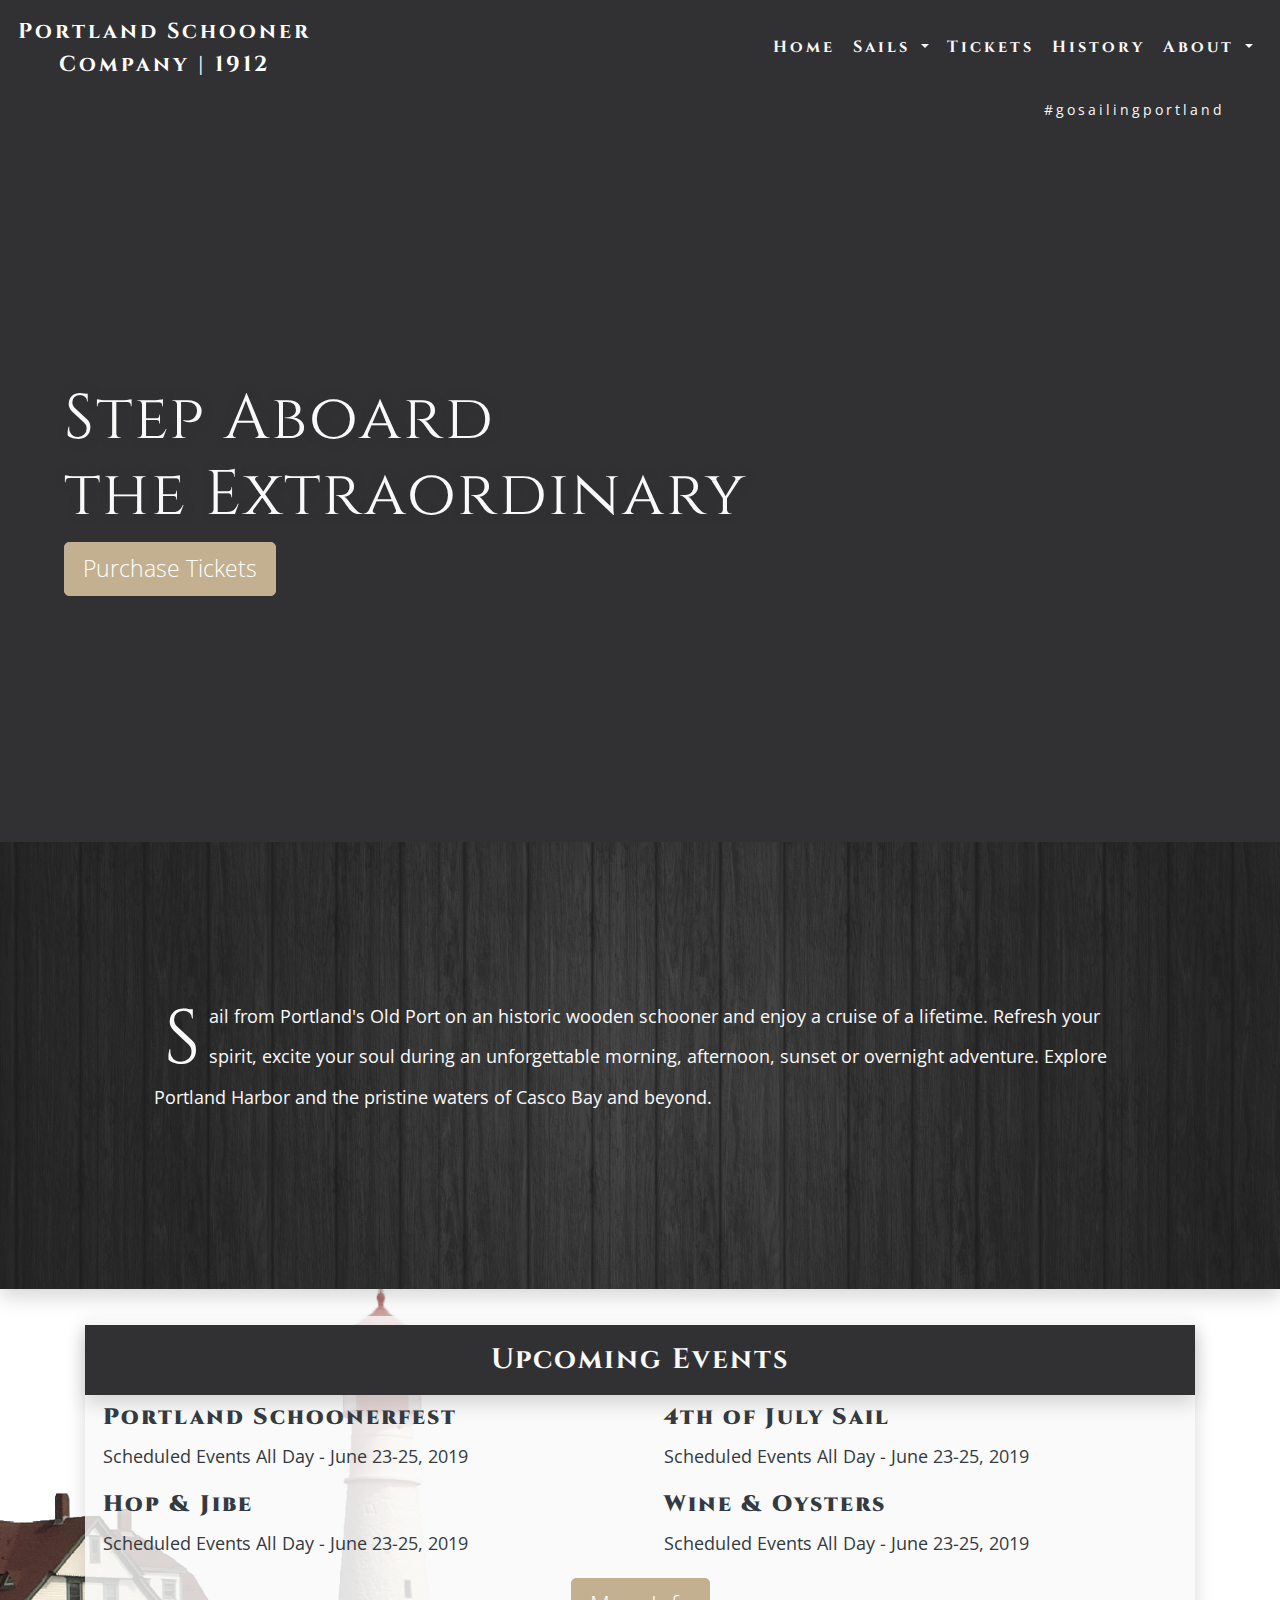
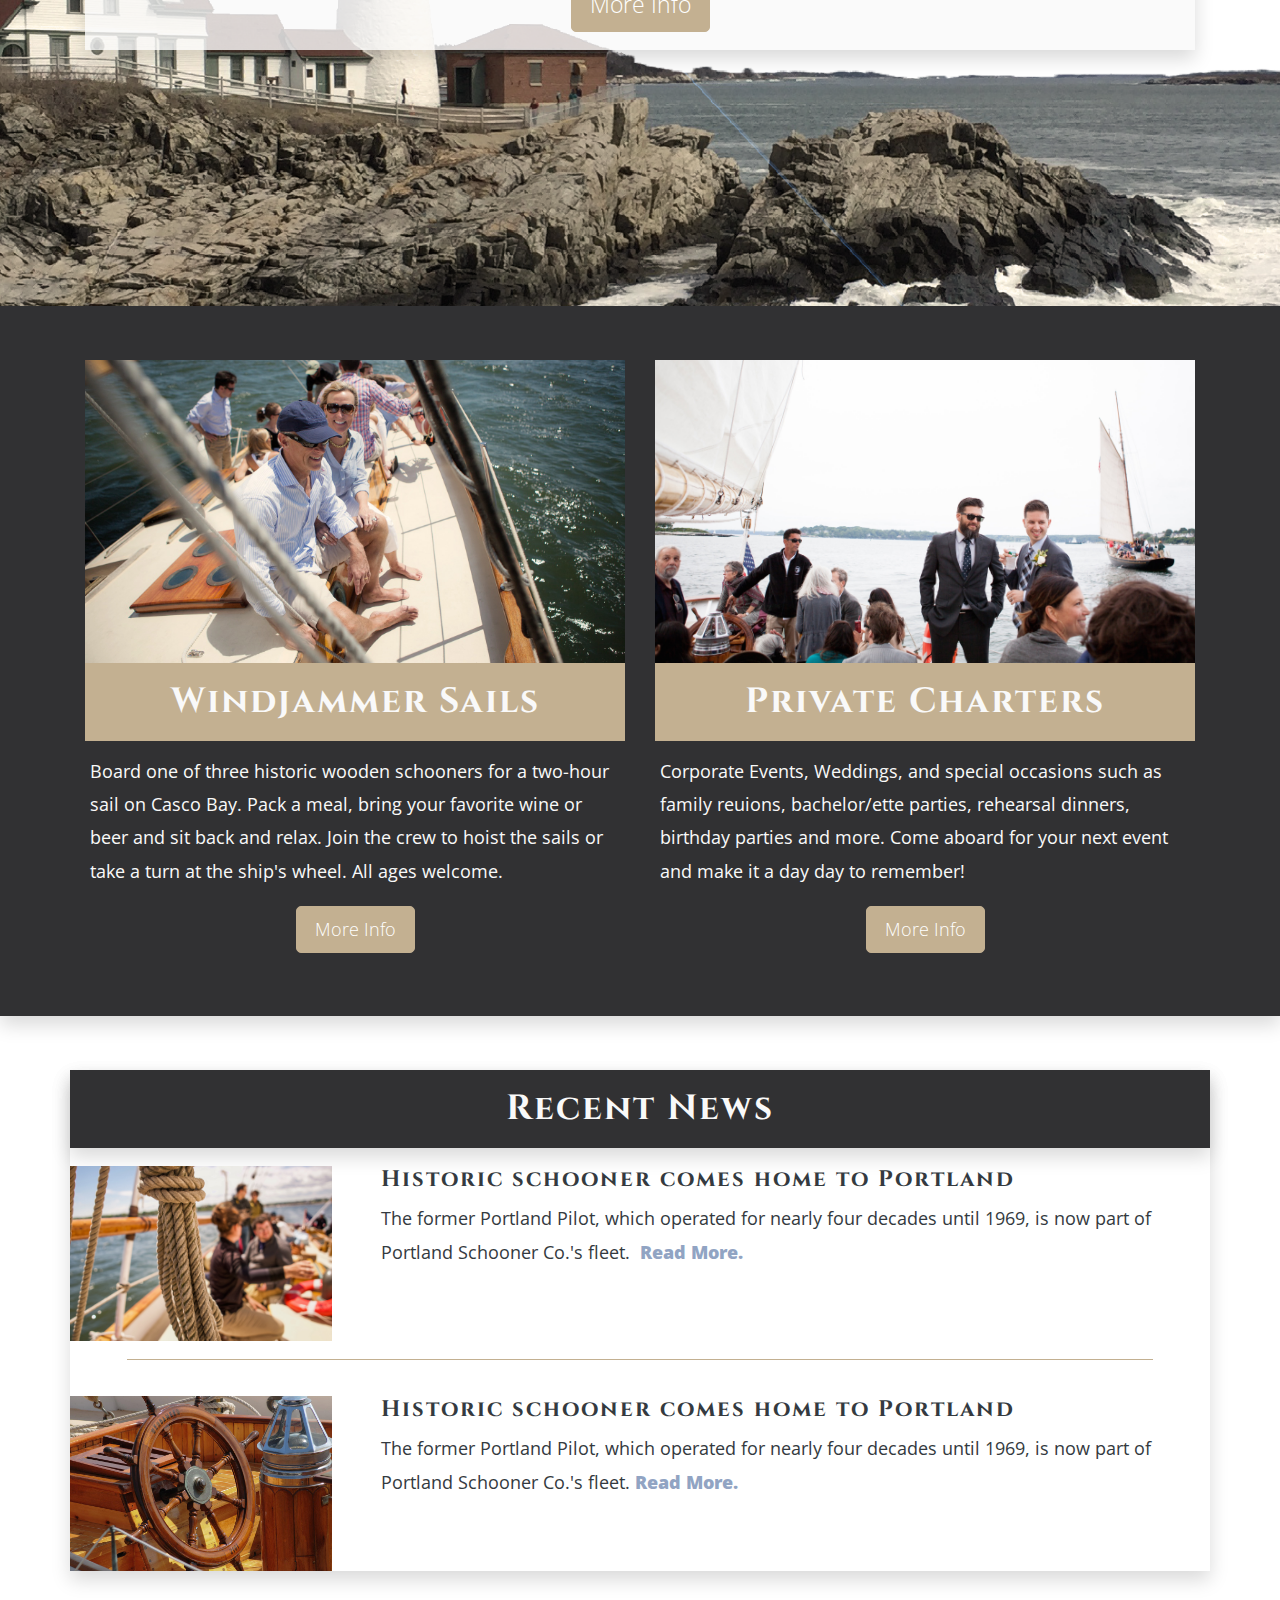
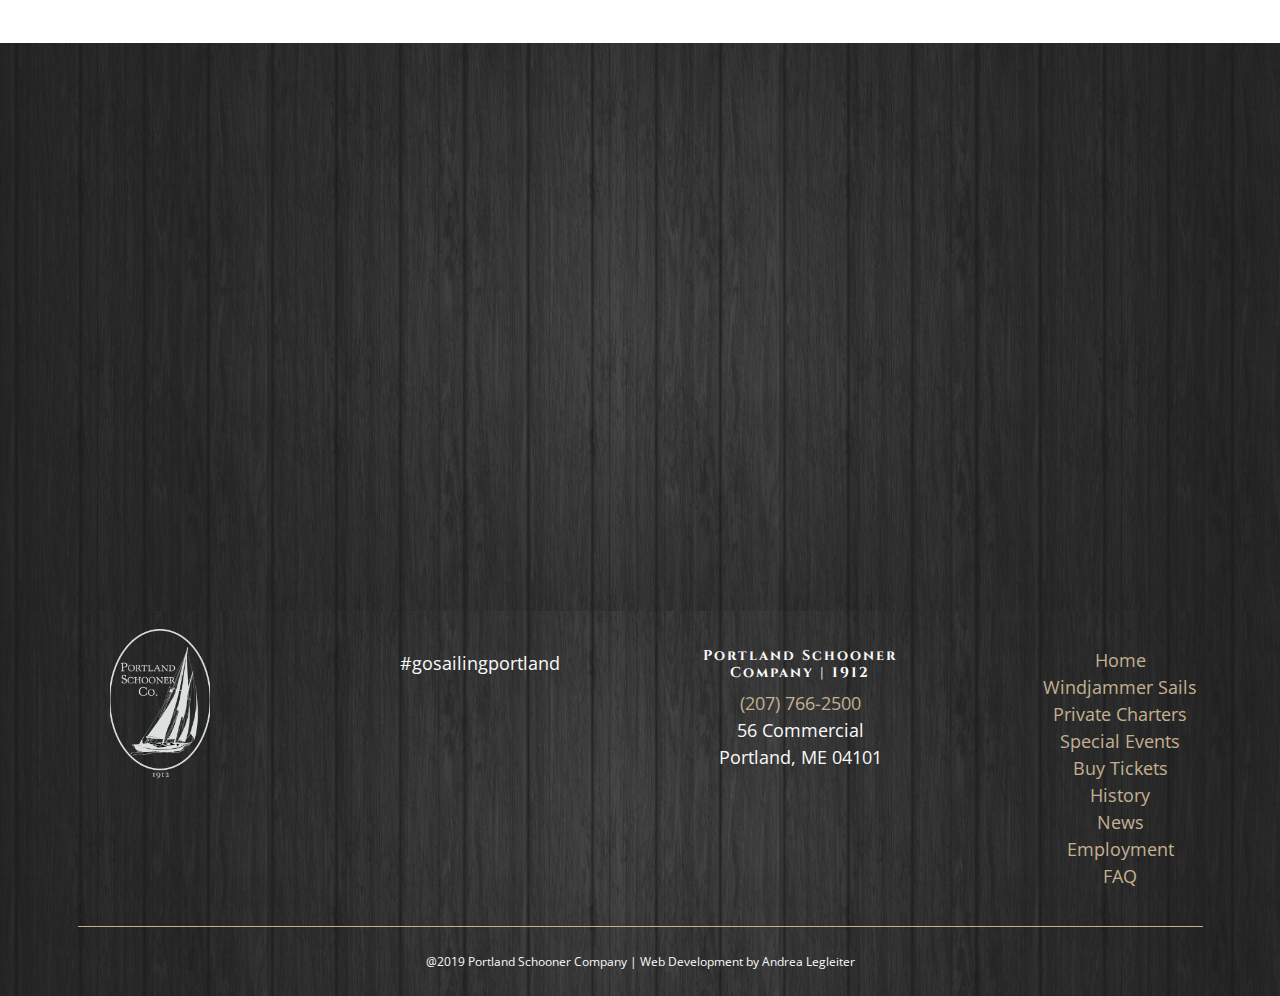
==== index.html @ 4ce4ee50 "Another round of updates" ====
<!DOCTYPE html>
<html lang="en">
<head>
<meta charset="utf-8">
<meta name="viewport" content="width=device-width, initial-scale=1, shrink-to-fit=no">
<meta http-equiv="X-UA-Compatible" content="IE=edge">
<meta name="description" content="Sailing historic windjammers daily May-Oct from Portland, Maine. 
Book A Charter and Purchase Day-Sail Tickets. Step aboard authentic wooden schooners providing the 
perfect vantage points around Portland Harbor. Enjoy Beautiful Sights And Sounds including 
famous Portland Headlight, rugged coastal landscape, and marine life.">
<meta name="author" content="Andrea Legleiter">

<title>Portland Schooner Company | Day Sails &amp; Boat Charters | Portland, ME</title>

<!-- Bootstrap CSS -->
<link rel="stylesheet" href="https://stackpath.bootstrapcdn.com/bootstrap/4.3.1/css/bootstrap.min.css" integrity="sha384-ggOyR0iXCbMQv3Xipma34MD+dH/1fQ784/j6cY/iJTQUOhcWr7x9JvoRxT2MZw1T" crossorigin="anonymous">



<!-- Custom fonts for this template -->
<link rel="stylesheet" href="https://use.fontawesome.com/releases/v5.6.3/css/all.css" integrity="sha384-UHRtZLI+pbxtHCWp1t77Bi1L4ZtiqrqD80Kn4Z8NTSRyMA2Fd33n5dQ8lWUE00s/" crossorigin="anonymous">
<link href="https://fonts.googleapis.com/css?family=Cinzel|Open+Sans:300" rel="stylesheet">

<!-- Custom CSS -->
<link href="css/custom.css" rel="stylesheet" type="text/css">

<!-- Other CSS -->
<link rel="icon" type="image/png" href="img/psc-logo.png">
</head>

<header>
<!---------------- Navigation ----------------->
  <div class="container-fluid text-center p-0">
      <nav class="navbar navbar-expand-lg navbar-dark bg-dark" id="siteNav"> <a class="" href="index.html"><span class="navbar-brand"">Portland Schooner <br>Company | 1912<span></a>   
          <!-------------Toggle Button Begin ---------------->  
            <button class="navbar-toggler navbar-toggler-right" type="button" data-toggle="collapse" data-target="#navbarResponsive" aria-controls="navbarResponsive" aria-expanded="false" aria-label="Toggle navigation"> <span class="navbar-toggler-icon"></span> </button>
            <div class="collapse navbar-collapse" id="navbarResponsive">
              <ul class="navbar-nav ml-auto">
                <li class="nav-item"> <a class="nav-link" href="index.html">Home</a> </li>
                  <li class="nav-item dropdown"> <a class="nav-link dropdown-toggle" href="#" id="navbarDropdownPortfolio" data-toggle="dropdown" aria-haspopup="true" aria-expanded="false"> Sails </a>
                      <div class="dropdown-menu dropdown-menu-right" aria-labelledby="navbarDropdownSails"> 
                        <a class="dropdown-item" href="sails.html#events">Special Events</a> 
                        <a class="dropdown-item" href="sails.html#windjammer">Two-Hour Windjammer</a> 
                        <a class="dropdown-item" href="sails.html#charters">Private Charters</a>
                      <div class="dropdown-divider"></div>
                      <a class="dropdown-item" href="faq.html">FAQ</a>
                    </div>
                      
                  </li>
                <li class="nav-item"> <a class="nav-link" href="tickets.html">Tickets</a> </li>
                <li class="nav-item"> <a class="nav-link" href="history.html">History</a> </li>
                <li class="nav-item dropdown"> <a class="nav-link dropdown-toggle" href="#" id="navbarDropdown" role="button" data-toggle="dropdown" aria-haspopup="true" aria-expanded="false"> About </a>
                  <div class="dropdown-menu dropdown-menu-right" aria-labelledby="navbarDropdownContact"> 
                    <a class="dropdown-item" href="contact.html">Contact</a> 
                    <a class="dropdown-item" href="blog.html">Blog</a>
                    <a class="dropdown-item" href="employment.html">Employment</a>
                    </div>
                </li>
              </ul>
            </div>
          </nav>
        </div>

    <!--- location info container --->    
      <div class="container-fluid text-white">
        <div class="row">
         <div class="col-md-12 bg-dark" id="locationBar">
                 <div class="row text-right">    
                     <div class="col-sm-12 text-xs-center pb-2">
                        <span class="p-1 #hash-text ">#gosailingportland</span>
                      <span class="p-1"><a href="https://www.facebook.com/portlandschooner" target="_blank" class="locationBarLinks"><em class="fab fa-instagram fa-2x"></em></a></span>
                      <span class="p-1"> <a href="https://www.instagram.com/portlandschoonerco/" target="_blank" class="locationBarLinks"><em class="fab fa-facebook-square fa-2x"></em></a></span> 
                      <span class="p-1"> <a href="https://www.instagram.com/portlandschoonerco/" target="_blank" class="locationBarLinks"><em class="fab fa-twitter-square fa-2x"></em></a></span>
                      <span class="p-1"> <a href="https://www.instagram.com/portlandschoonerco/" target="_blank" class="locationBarLinks"><em class="fas fa-envelope fa-2x"></em></a></span>  
                    </div>
                 </div>
         </div>
       </div>
      </div>



  <!-------------------Jumbotron Video------------------------->
    <div class="jumbotron embed-responsive mb-0">
      <video autoplay muted loop class="embed-responsive-item" poster="img/psc-p.jpg.jpg" >    
          <source src="video/portland-adobe.mp4"  type="video/mp4">
          <source src="video/psc-video5.ogv"  type="video/ogg">
      </video>
      
      <div class="container text-left text-white py-5">
        <div class="row">
          <div class="col-12">
            <h1 class="display-4 text-shadow">Step Aboard <br/>the Extraordinary</h1>
            <button class="btn btn-primary btn-lg" href="tickets.html">Purchase Tickets</button> 
          </div> 
          </div>
        
        </div>
      </div>
    </header> 
    
     <!------------------------------ Tagline Content Container----------------------->    
     <section class="bg-dark text-white shadow tagline-container">
      <div class="container">
          <div class="row">
            <div class="d-flex align-content-center">
              <p><span class="firstcharacter-2">S</span>ail from Portland's 
            Old Port on an historic wooden schooner and enjoy a cruise of a lifetime.  
            Refresh your spirit, excite your soul during an unforgettable morning, 
            afternoon, sunset or overnight adventure. Explore Portland Harbor and the 
            pristine waters of Casco Bay and beyond.</p>
        </div> 
      </div>
    </div><!---end of container-->
  </section> 

<!--------------------intro section---------------------->
<section id="" class="m-0 pt-4">
    <div class="container mt-0 text-left" id="">
            <!-- <div class="col-md-6 text-dark pb-5 " >
                <p class="mb-0" id="intro-about"><span class="firstcharacter">S</span>ail from Portland's 
                  Old Port on an historic wooden schooner — and enjoy a cruise of a lifetime.  
                  Refresh your spirit excite your soul during an unforgettable morning, 
                  afternoon, sunset or overnight adventure— from Portland Harbor through the 
                  pristine waters of Casco Bay and beyond.
                  <br><br>
                  All of our wooden windjammers are listed on the National Register of Historic 
                  Places and were built in Maine. Step aboard the extraordinary- welcome aboard historic schooners 
                  Bagheera, Wendameen, or Timberwind today. 
                
                </p>
              </div> -->

              <div class="col-12 text-dark px-0 py-2 shadow bg-opacity">
                <div class="row">
                  <div class="col-12">
                    <h3 class="text-center text-white bg-dark p-3 shadow">Upcoming Events</h3>
                </div>
              </div>
                   
                
                  <div class="row pl-3">
                    <div class="col-sm-6">
                        <h4><strong>Portland Schoonerfest</strong></h4>
                        <p>Scheduled Events All Day - June 23-25, 2019</p>
                    </div>
                    <div class="col-sm-6">
                        <h4><strong>4th of July Sail</strong></h4>
                        <p>Scheduled Events All Day - June 23-25, 2019</p>
                    </div>
                  </div><!---- end of row ----->

                  <div class="row pl-3">
                      <div class="col-sm-6">
                          <h4><strong>Hop & Jibe</strong></h4>
                          <p>Scheduled Events All Day - June 23-25, 2019</p>
                      </div>
                      <div class="col-sm-6">
                          <h4><strong>Wine & Oysters </strong></h4>
                          <p>Scheduled Events All Day - June 23-25, 2019</p>
                      </div>
                    </div> 

                    <div class="text-center pb-2">
                      <a class="btn btn-primary btn-lg" href="sails.html" role="button">More Info</a>
                    </div>
                    </div><!---- end of row ----->

                    
                 
            </div>
        
    </div>
</section>

<!-------------Light House Image -------------------->
<section>
  <div class="container-fluid p-0">
  <div class="row">
    <div class="col-12">
      <div id="lighthouse" class="">
      </div>
    </div>
  </div>
  </div>
</section>

<!------------- Cards with Image -------------------->
 <section class="bg-dark text-white pt-5 pb-2 shadow">
   <div class="container">
       <!----Row 1 ---->
       <div class="row"> 
          <!--- card 1 --->
          <div class="col-lg-6">
            <div class="w-100">
              <div class="img-gradient1"><br>
               
              </div>
              <div class="card-body p-0 pb-5">
                <h2 class="card-title text-eggshell text-center bg-accent p-3">Windjammer
                  Sails</h2>
                 
                <p class="card-text px-1">Board one of three historic wooden schooners for a two-hour sail on Casco Bay.  
                  Pack a meal, bring your favorite wine or beer and sit back and relax. Join the crew to hoist the 
                  sails or take a turn at the ship's wheel.  All ages welcome.</p>
                <div class="col-12 text-center">
                  <a class="btn btn-primary btn-xl" href="sails.html">More Info</a> 
                </div>
              </div>
            </div>
          </div>
        
       <!----Row 2 ---->
          <!--- card 1 --->
          <div class="col-lg-6">
            <div class="w-100">
              <div class="img-gradient2"><br>
              </div>
              <div class="card-body p-0 pb-5">
                <h2 class="card-title text-eggshell text-center bg-accent p-3">Private
                  Charters</h2>
                  
                <p class="card-text px-1">Corporate Events, Weddings, and special occasions such as 
                  family reuions, bachelor/ette parties, rehearsal dinners, 
                  birthday parties and more.  Come aboard for your next event 
                  and make it a day day to remember!  
                    </p>
                <div class="col-12 text-center">
                  <a class="btn btn-primary btn-xl" href="sails.html">More Info</a> 
                </div>
              </div>
            </div>
          </div>
        </div>
    </div><!---end of container-->
 </section>  

 <!--------------------blog section---------------------->
 <section class="py-5"> 
        <div class="container p-0 shadow">
            <h2 class="text-white text-center bg-dark p-3 shadow">Recent News</h2>
           
          <div class="row mt-3">
              <div class="col-sm-3 text-dark">
                <img class="img-fluid" src="img/psc-8.jpg"></img>
              </div>
            <div class="col-sm-9 text-dark">
              <h4 class="px-3">Historic schooner comes home to Portland</h4>
               <p class="px-3"> The former Portland Pilot, which operated for nearly four decades until 1969, 
                 is now part of Portland Schooner Co.'s fleet.&nbsp; <a href="" class="blog-link">Read More.</a></p>
            </div>
          </div>

          <hr class="py-2">

          <div class="row mb-3">
              <div class="col-sm-3 text-dark">
                <img class="img-fluid" src="img/psc-n.jpg"></img>
              </div>
            <div class="col-sm-9 text-dark">
              <h4 class="px-3">Historic schooner comes home to Portland</h4>
               <p class="px-3"> The former Portland Pilot, which operated for nearly four decades until 1969, 
                 is now part of Portland Schooner Co.'s fleet.&nbsp;<a href="" class="blog-link">Read More.</a></p>
            </div>
          </div>
        </div>
</section>

<!--------------------google maps section---------------------->
<section id="location" class="bg-dark text-white py-5 maps-section">
    <div class="container">
        <div class="row">
          <div class="col-12">
             
              <iframe width="100%" height="450" frameborder="0" style="border:0"
            src="https://www.google.com/maps/embed/v1/place?q=place_id:ChIJbfJTgUCcskwRyevRPMphtUA&key=AIzaSyBWp_azZXUswHToTxwkdtt7vsrBwtRZdtg" allowfullscreen></iframe>
          </div>
        </div>
        
      </div><!---end of container-->
</section>


<!--------------------footer section---------------------->
<footer class="bg-dark pt-3 text-center footer-section">
  <div class="container-fluid">
    <div class="row">
      <div class="col-md-3">
        <img class="mb-2" src="img/psc-logo-inverted.png" alt="psc-logo" width="100" height="150">
      </div>

      <div class="col-md-3 text-white py-3">
          <p>#gosailingportland<p>
          <div class="row">
            <div class="col-md-12">
                <span class="p-1"><a href="https://www.facebook.com/portlandschooner" target="_blank" class="locationBarLinks"><em class="fab fa-instagram fa-2x"></em></a></span>
                <span class="p-1"> <a href="https://www.instagram.com/portlandschoonerco/" target="_blank" class="locationBarLinks"><em class="fab fa-facebook-square fa-2x"></em></a></span> 
                <span class="p-1"> <a href="https://www.instagram.com/portlandschoonerco/" target="_blank" class="locationBarLinks"><em class="fab fa-twitter-square fa-2x"></em></a></span>
                <span class="p-1"> <a href="https://www.instagram.com/portlandschoonerco/" target="_blank" class="locationBarLinks"><em class="fas fa-envelope fa-2x"></em></a></span>  
              </div>
          </div>
        </div>

      <div class="col-md-3  text-white py-3">
          <address>
          <h6>Portland Schooner<br>Company | 1912</h6>
          <a href="tel:1-408-555-5555">(207) 766-2500</a><br>
            56 Commercial<br>
            Portland, ME 04101
            </address>
        </div>
      
      <div class="col-md-3 py-3">
     <ul class="navbar-nav ml-auto">
              <li class=""> <a class="" href="index.html">Home</a> </li>
              <li class=""> <a class="" href="sails.html">Windjammer Sails</a> </li>
              <li class=""> <a class="" href="sails.html">Private Charters</a> </li>
              <li class=""> <a class="" href="sails.html">Special Events</a> </li>
              <li class=""> <a class="" href="tickets.html">Buy Tickets</a> </li>
              <li class=""> <a class="" href="history.html">History</a> </li>
              <li class=""> <a class="" href="blog.html">News</a> </li>
              <li class=""> <a class="" href="employment.html">Employment</a> </li>
              <li class=""> <a class="" href="faq.html">FAQ</a> </li>
            </ul>
      </div>
    </div>

  <!---copyright section--->
  <hr>
    <div class="row">
      <div class="col-12 text-white text-center">
        <p class="text-size-xs">@2019 Portland Schooner Company | Web Development by Andrea Legleiter</p>
      </div>
    </div>
    </div><!--- end of container--->
  </footer>

  
<script src="https://code.jquery.com/jquery-3.3.1.min.js" integrity="sha256-FgpCb/KJQlLNfOu91ta32o/NMZxltwRo8QtmkMRdAu8=" crossorigin="anonymous"></script>
<script src="https://cdnjs.cloudflare.com/ajax/libs/popper.js/1.14.7/umd/popper.min.js" integrity="sha384-UO2eT0CpHqdSJQ6hJty5KVphtPhzWj9WO1clHTMGa3JDZwrnQq4sF86dIHNDz0W1" crossorigin="anonymous"></script>
<script src="https://stackpath.bootstrapcdn.com/bootstrap/4.3.1/js/bootstrap.min.js" integrity="sha384-JjSmVgyd0p3pXB1rRibZUAYoIIy6OrQ6VrjIEaFf/nJGzIxFDsf4x0xIM+B07jRM" crossorigin="anonymous"></script>

</body>
</html>
---- css/custom.css ----
/*** Colors Defined ***/
/*** Fonts ***/
/*------ Initial Typography Set---------*/
html,
body {
  font-size: 14px !important;
}

h1 {
  font-size: 1.602em;
}

h2 {
  font-size: 1.424em;
}

h3 {
  font-size: 1.266em;
}

h4 {
  font-size: 1.125em;
}

h5 {
  font-size: 0.889em;
}

h6 {
  font-size: 0.79em;
}

.display-1 {
  font-size: 3.906em;
}

.display-2 {
  font-size: 3.125em;
}

.display-3 {
  font-size: 2.5em;
}

.display-4 {
  font-size: 2em;
}

.display-5 {
  font-size: 1.25rem;
}

/*------ Responsive Typography ---------*/
@media (min-width: 48em) {
  h1 {
    font-size: 2.441em;
  }
  h2 {
    font-size: 1.953em;
  }
  h3 {
    font-size: 1.563em;
  }
  h4 {
    font-size: 1.25em;
  }
  .display-1 {
    font-size: 6em;
  }
  .display-2 {
    font-size: 5.5em;
  }
  .display-3 {
    font-size: 4.5em;
  }
  .display-4 {
    font-size: 3.5em;
  }
}

@media (min-width: 62em) {
  html,
  body {
    font-size: 16px !important;
  }
}

@media (min-width: 75em) {
  html,
  body {
    font-size: 18px !important;
  }
}

body, p {
  font-family: "Open Sans", sans-serif;
  line-height: 1.85rem;
}

header {
  z-index: 3;
}

hr {
  max-width: 90%;
  border-width: 1px;
  border-color: #c3b091;
}

a {
  color: #c3b091;
  -webkit-transition: all .2s;
  transition: all .2s;
}

a:hover {
  color: #d8cbb7;
  text-decoration: none;
}

h1,
h2,
h3,
h4,
h5,
h6 {
  font-family: "Cinzel", serif;
  letter-spacing: 2px;
  font-weight: 700;
}

.bg-dark {
  background-color: #313133 !important;
}

.bg-dark-opacity {
  background: rgba(0, 0, 0, 0.75);
}

.bg-accent {
  background-color: #c3b091;
}

.text-white {
  color: #f9f9f9 !important;
}

.text-primary {
  color: #c3b091 !important;
}

.text-size-xs {
  font-size: .65rem;
}

.bg-opacity {
  background-color: rgba(249, 249, 249, 0.8);
  background-blend-mode: lighten;
}

.shadow-inverted {
  box-shadow: 0 0.5rem 1rem rgba(195, 176, 255, 0.15) !important;
}

.text-shadow {
  text-shadow: #313133 1px 0 10px;
}

.tagline-container {
  padding: 12%;
  background-image: url("../img/wood-bg.png");
  background-repeat: no-repeat;
  background-color: #313133;
  background-position: center;
  background-size: cover;
}

.tagline-container p {
  line-height: 2.25rem;
}

.tagline-container-events {
  padding: 5% 10%;
  background-image: url("../img/wood-bg.png");
  background-repeat: no-repeat;
  background-color: #313133;
  background-position: center;
  background-size: cover;
}

.tagline-container-events p {
  font-size: 1rem !important;
  line-height: 2rem;
}

.footer-section, .maps-section, .nav-section {
  background-image: url("../img/wood-bg.png");
  background-repeat: no-repeat;
  background-color: #313133;
  background-position: center;
  background-size: cover;
}

#lighthouse {
  background-image: url("../img/psc-lths.png");
  min-height: 400px;
  max-width: 100%;
  background-repeat: no-repeat;
  background-position: left top;
  background-size: cover;
  padding-top: 50%;
  margin-top: -30%;
  position: relative;
  z-index: -999 !important;
}

/**** Info Blocks ****/
.img-gradient1,
.img-gradient2,
.img-gradient5,
.img-gradient6,
.img-gradient7,
.img-gradient8,
.img-gradient3 {
  background-repeat: no-repeat;
  background-color: #313133;
  background-position: center;
  background-size: cover;
  padding-top: 25%;
  padding-bottom: 25%;
}

.img-gradient1 {
  background-image: url("../img/psc-couplesmiling.jpg");
}

.img-gradient2 {
  background-image: url("../img/psc-23.jpg");
}

.img-gradient3 {
  background-image: linear-gradient(rgba(17, 17, 17, 0.6), rgba(0, 0, 0, 0.2)), url("../img/fireworks.png");
}

.img-gradient5 {
  background-image: url("../img/psc-q.jpg");
}

.img-gradient6 {
  background-image: url("../img/psc-o.jpg");
}

.img-gradient7 {
  background-image: url("../img/bagheera-history.jpeg");
}

.img-gradient8 {
  background-image: url("../img/psc-1-resized.jpg");
}

/*** Nav Styles ***/
#siteNav {
  font-family: 'Cinzel', serif;
  letter-spacing: 3px;
  -webkit-transition: all .2s;
  transition: all .2s;
}

#siteNav .navbar-brand {
  font-size: 1.2rem;
  font-weight: 700;
}

#siteNav .navbar-brand:focus,
#siteNav .navbar-brand:hover {
  color: #c3b091;
}

#siteNav .navbar-nav > li.nav-item > a.nav-link,
#siteNav .navbar-nav > li.nav-item > a.nav-link:focus {
  font-size: .9rem;
  font-weight: 700;
  color: #f9f9f9;
}

#siteNav .navbar-nav > li.nav-item > a.nav-link:focus:hover,
#siteNav .navbar-nav > li.nav-item > a.nav-link:hover {
  color: #c3b091;
}

#siteNav .navbar-nav > li.nav-item > a.nav-link.active,
#siteNav .navbar-nav > li.nav-item > a.nav-link:focus.active {
  color: #c3b091;
  background-color: transparent;
}

#siteNav .navbar-nav > li.nav-item > a.nav-link.active:hover,
#siteNav .navbar-nav > li.nav-item > a.nav-link:focus.active:hover {
  background-color: transparent;
}

.dropdown-menu {
  background-color: #f9f9f9;
}

.dropdown-menu a:hover {
  background-color: #d8cbb7;
}

/*** Social Media & Email Bar ***/
#locationBar, #hash-text {
  font-size: .75rem;
  font-family: "Open Sans", sans-serif;
  color: #f9f9f9;
  letter-spacing: 3px;
  margin-top: -2px;
}

/*** Video Jumbotron ***/
.jumbotron {
  position: relative;
  overflow: hidden;
  background-color: #313133;
  border-radius: 0 !important;
  margin-top: 0;
}

.jumbotron video {
  object-fit: cover;
  opacity: 0.8;
  z-index: 1;
}

.jumbotron .container {
  z-index: 2;
  position: relative;
  margin: 15% 0 15% 0;
  padding: 0 0 0 5%;
}

/*** Hero Image Supporting Pages ***/
.hero,
.hero-history,
.hero-faq,
.hero-contact,
.hero-employment,
.hero-ticket,
.hero-news {
  height: auto;
  max-width: 100%;
  background-repeat: no-repeat;
  background-color: #313133;
  background-size: cover;
  padding-top: 10%;
  padding-bottom: 10%;
}

.hero {
  background-image: linear-gradient(rgba(17, 17, 17, 0.6), rgba(0, 0, 0, 0.2)), url("../img/psc-26.jpg");
  background-position: center left;
}

.hero-history {
  background-image: linear-gradient(rgba(17, 17, 17, 0.6), rgba(0, 0, 0, 0.2)), url("../img/history-hero.jpg");
  background-position: center left;
}

.hero-faq {
  background-image: linear-gradient(rgba(17, 17, 17, 0.6), rgba(0, 0, 0, 0.2)), url("../img/psc-q.jpg");
  background-position: center left;
}

.hero-employment {
  background-image: linear-gradient(rgba(17, 17, 17, 0.6), rgba(0, 0, 0, 0.2)), url("../img/psc-g.jpg");
  background-position: top left;
}

.hero-contact {
  background-image: linear-gradient(rgba(17, 17, 17, 0.6), rgba(0, 0, 0, 0.2)), url("../img/psc-16x9.jpg");
  background-position: center right;
}

.hero-ticket {
  background-image: linear-gradient(rgba(17, 17, 17, 0.6), rgba(0, 0, 0, 0.2)), url("../img/ticketbooth.jpeg");
  background-position: center right;
}

.hero-news {
  background-image: linear-gradient(rgba(17, 17, 17, 0.6), rgba(0, 0, 0, 0.2)), url("../img/psc-34.jpg");
  background-position: center right;
}

/*** Drop Caps ***/
.firstcharacter {
  float: left;
  font-size: 4rem;
  line-height: 2.5rem;
  padding-top: 1rem;
  padding-right: 1%;
  padding-left: 3px;
  font-family: "Cinzel", serif;
}

.firstcharacter-2 {
  float: left;
  font-size: 4.25rem;
  line-height: 2.75rem;
  padding-top: 1.1rem;
  padding-right: 1%;
  padding-left: 10px;
  font-family: "Cinzel", serif;
}

/*** Button Styles ***/
.btn {
  font-weight: 300;
  border-radius: 5px !important;
  font-family: "Open Sans", sans-serif;
}

.btn-xl {
  padding: .5rem 1rem;
}

.btn-primary {
  background-color: #c3b091;
  border-color: #c3b091;
  border-color: #c3b091;
}

.btn-primary:active,
.btn-primary:focus,
.btn-primary:hover {
  color: #f9f9f9;
  background-color: #d8cbb7;
}

.btn-accent {
  background-color: #c3b091;
  border: #f9f9f9 thin solid;
  color: #f9f9f9;
  font-size: .75rem;
}

.btn-accent:active,
.btn-accent:focus,
.btn-accent:hover {
  color: #f9f9f9;
  background-color: #c3b091 !important;
}

footer {
  line-height: 1.5rem;
}

.blog-link {
  color: #91a4c3;
  font-weight: 900;
}

/************** Media Queries *****************/
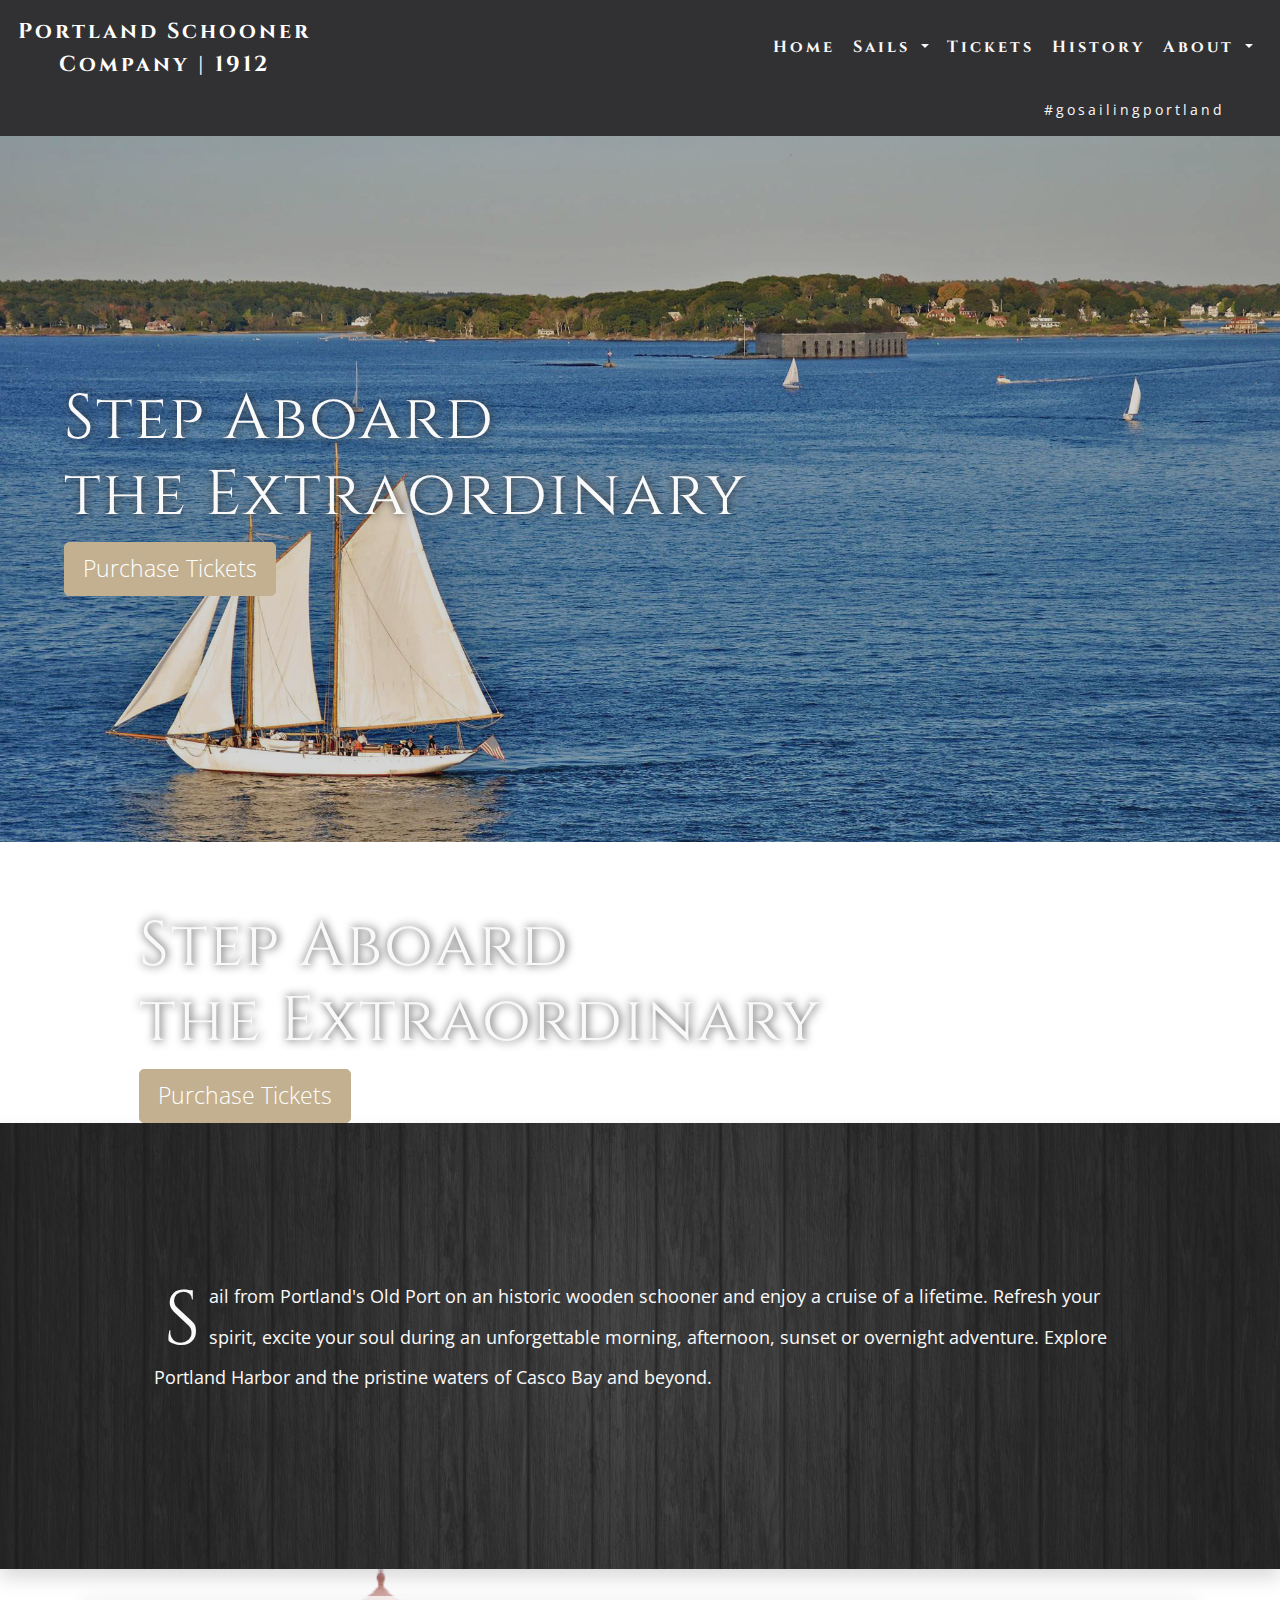
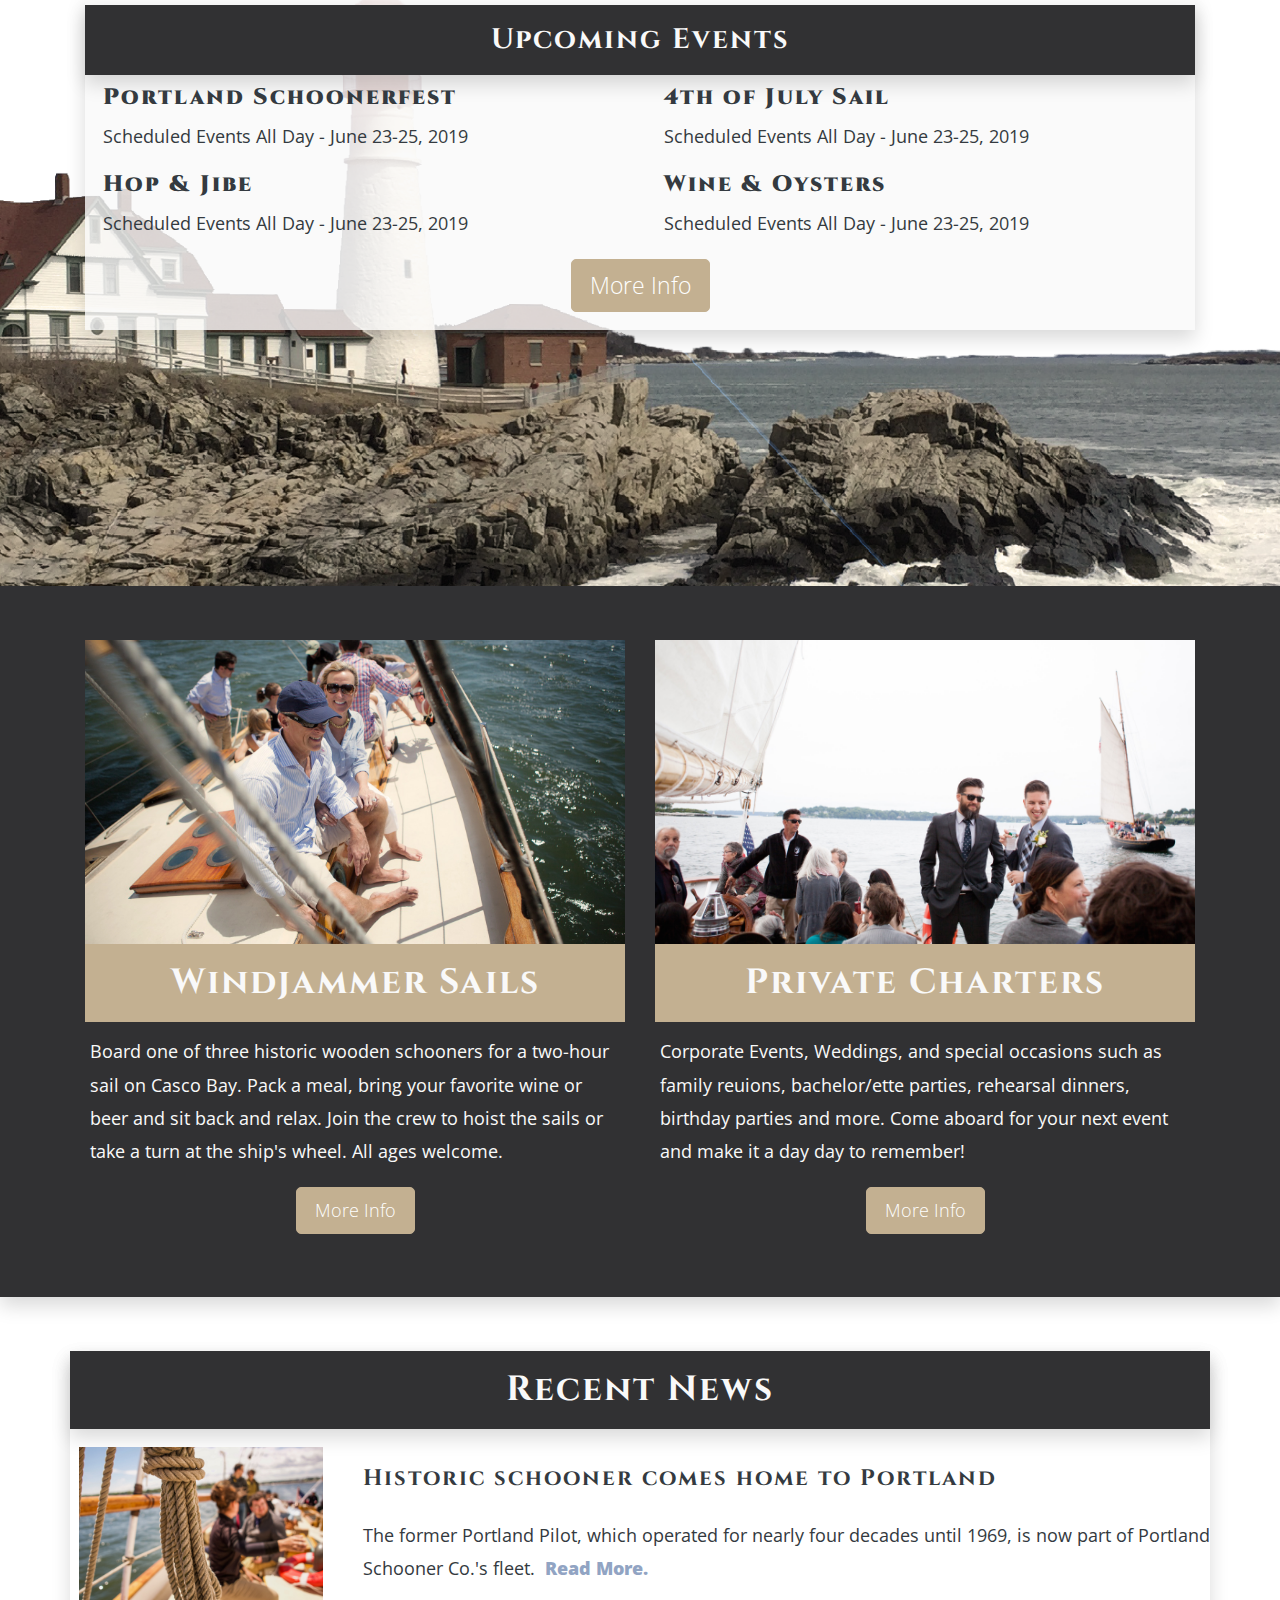
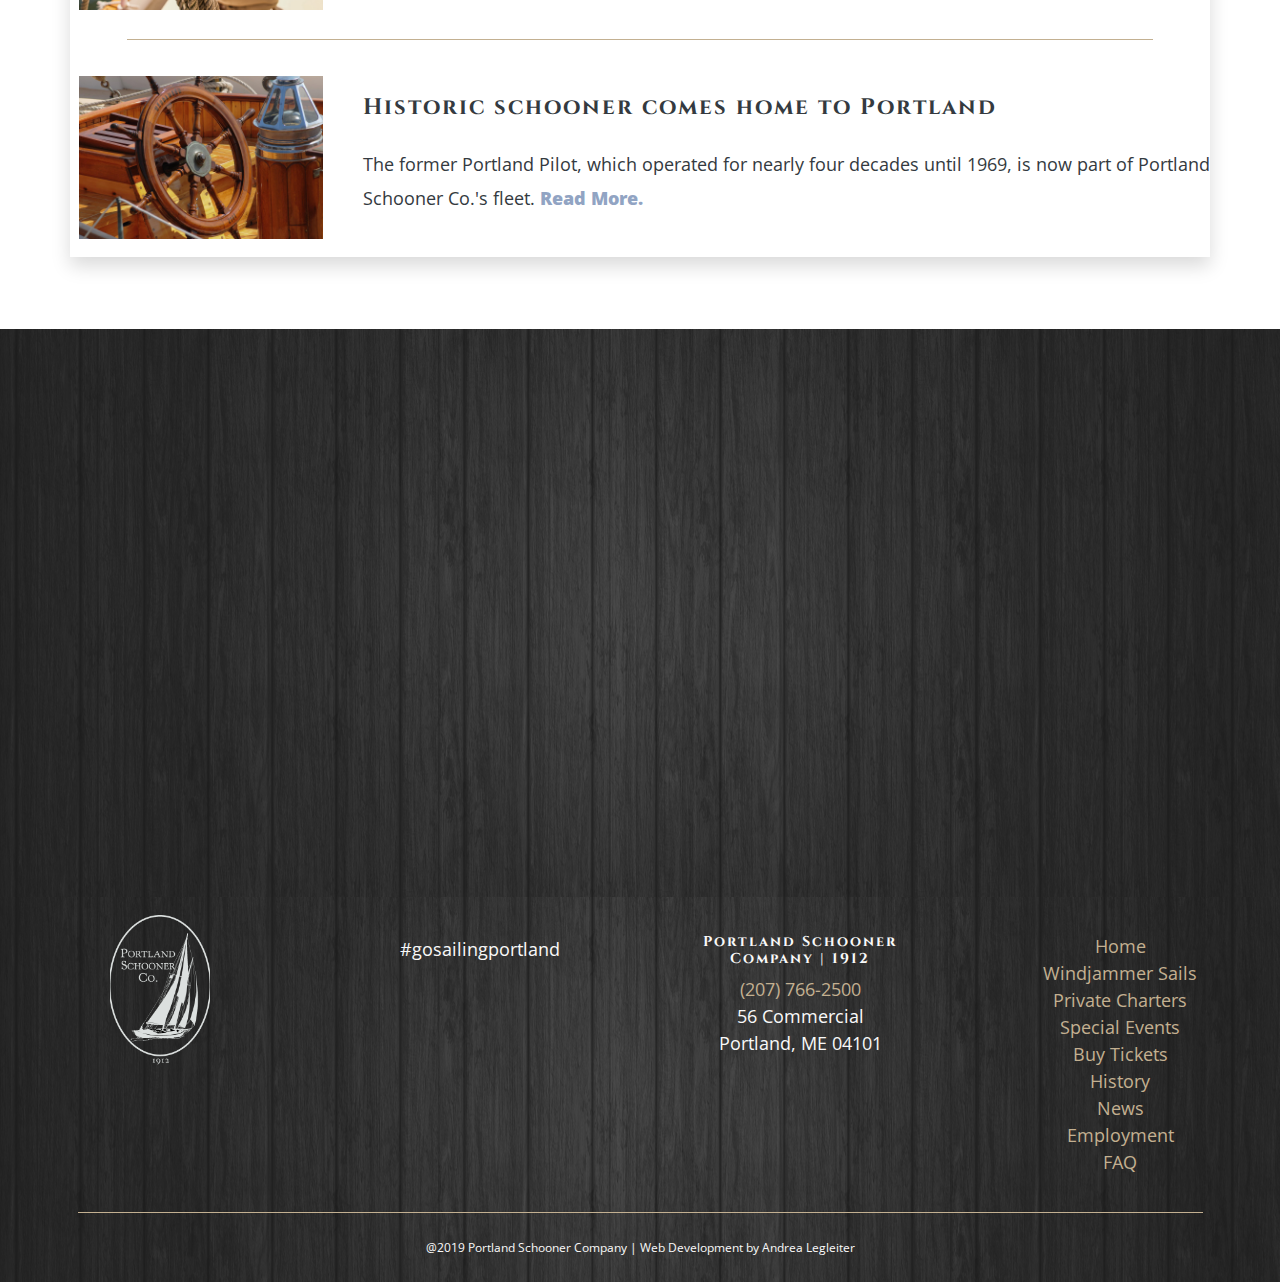
==== commit f23ab392: "Add files via upload" ====
--- a/index.html
+++ b/index.html
@@ -82,7 +82,7 @@
 
   <!-------------------Jumbotron Video------------------------->
     <div class="jumbotron embed-responsive mb-0">
-      <video autoplay muted loop class="embed-responsive-item" poster="img/psc-p.jpg.jpg" >    
+      <video autoplay muted loop class="embed-responsive-item" poster="img/psc-p.jpg" >    
           <source src="video/portland-adobe.mp4"  type="video/mp4">
           <source src="video/psc-video5.ogv"  type="video/ogg">
       </video>
@@ -97,7 +97,18 @@
         
         </div>
       </div>
-    </header> 
+
+        <!--------------- Supporting Pages Hero Image - Small Viewports only   ------------->
+        <section class="text-white" id="hero-hidden">
+          <div class="hero-home container">
+          <div class= "m-0 px-5">
+            <br><br>
+            <h1 class="display-4 text-shadow">Step Aboard<br/> the Extraordinary</h1>
+              <a class="btn btn-primary btn-lg" href="tickets.html" role="button">Purchase Tickets</a>
+            </div>
+          </div>
+      </section> 
+  </header>
     
      <!------------------------------ Tagline Content Container----------------------->    
      <section class="bg-dark text-white shadow tagline-container">
@@ -242,11 +253,11 @@
            
           <div class="row mt-3">
               <div class="col-sm-3 text-dark">
-                <img class="img-fluid" src="img/psc-8.jpg"></img>
+                <img class="img-fluid px-2" src="img/psc-8.jpg"></img>
               </div>
             <div class="col-sm-9 text-dark">
-              <h4 class="px-3">Historic schooner comes home to Portland</h4>
-               <p class="px-3"> The former Portland Pilot, which operated for nearly four decades until 1969, 
+              <h4 class="pt-3">Historic schooner comes home to Portland</h4>
+               <p class="py-3"> The former Portland Pilot, which operated for nearly four decades until 1969, 
                  is now part of Portland Schooner Co.'s fleet.&nbsp; <a href="" class="blog-link">Read More.</a></p>
             </div>
           </div>
@@ -254,12 +265,12 @@
           <hr class="py-2">
 
           <div class="row mb-3">
-              <div class="col-sm-3 text-dark">
-                <img class="img-fluid" src="img/psc-n.jpg"></img>
+              <div class="col-sm-3 text-dark pb-3">
+                <img class="img-fluid px-2" src="img/psc-n.jpg"></img>
               </div>
             <div class="col-sm-9 text-dark">
-              <h4 class="px-3">Historic schooner comes home to Portland</h4>
-               <p class="px-3"> The former Portland Pilot, which operated for nearly four decades until 1969, 
+              <h4 class="pt-3">Historic schooner comes home to Portland</h4>
+               <p class="py-3"> The former Portland Pilot, which operated for nearly four decades until 1969, 
                  is now part of Portland Schooner Co.'s fleet.&nbsp;<a href="" class="blog-link">Read More.</a></p>
             </div>
           </div>
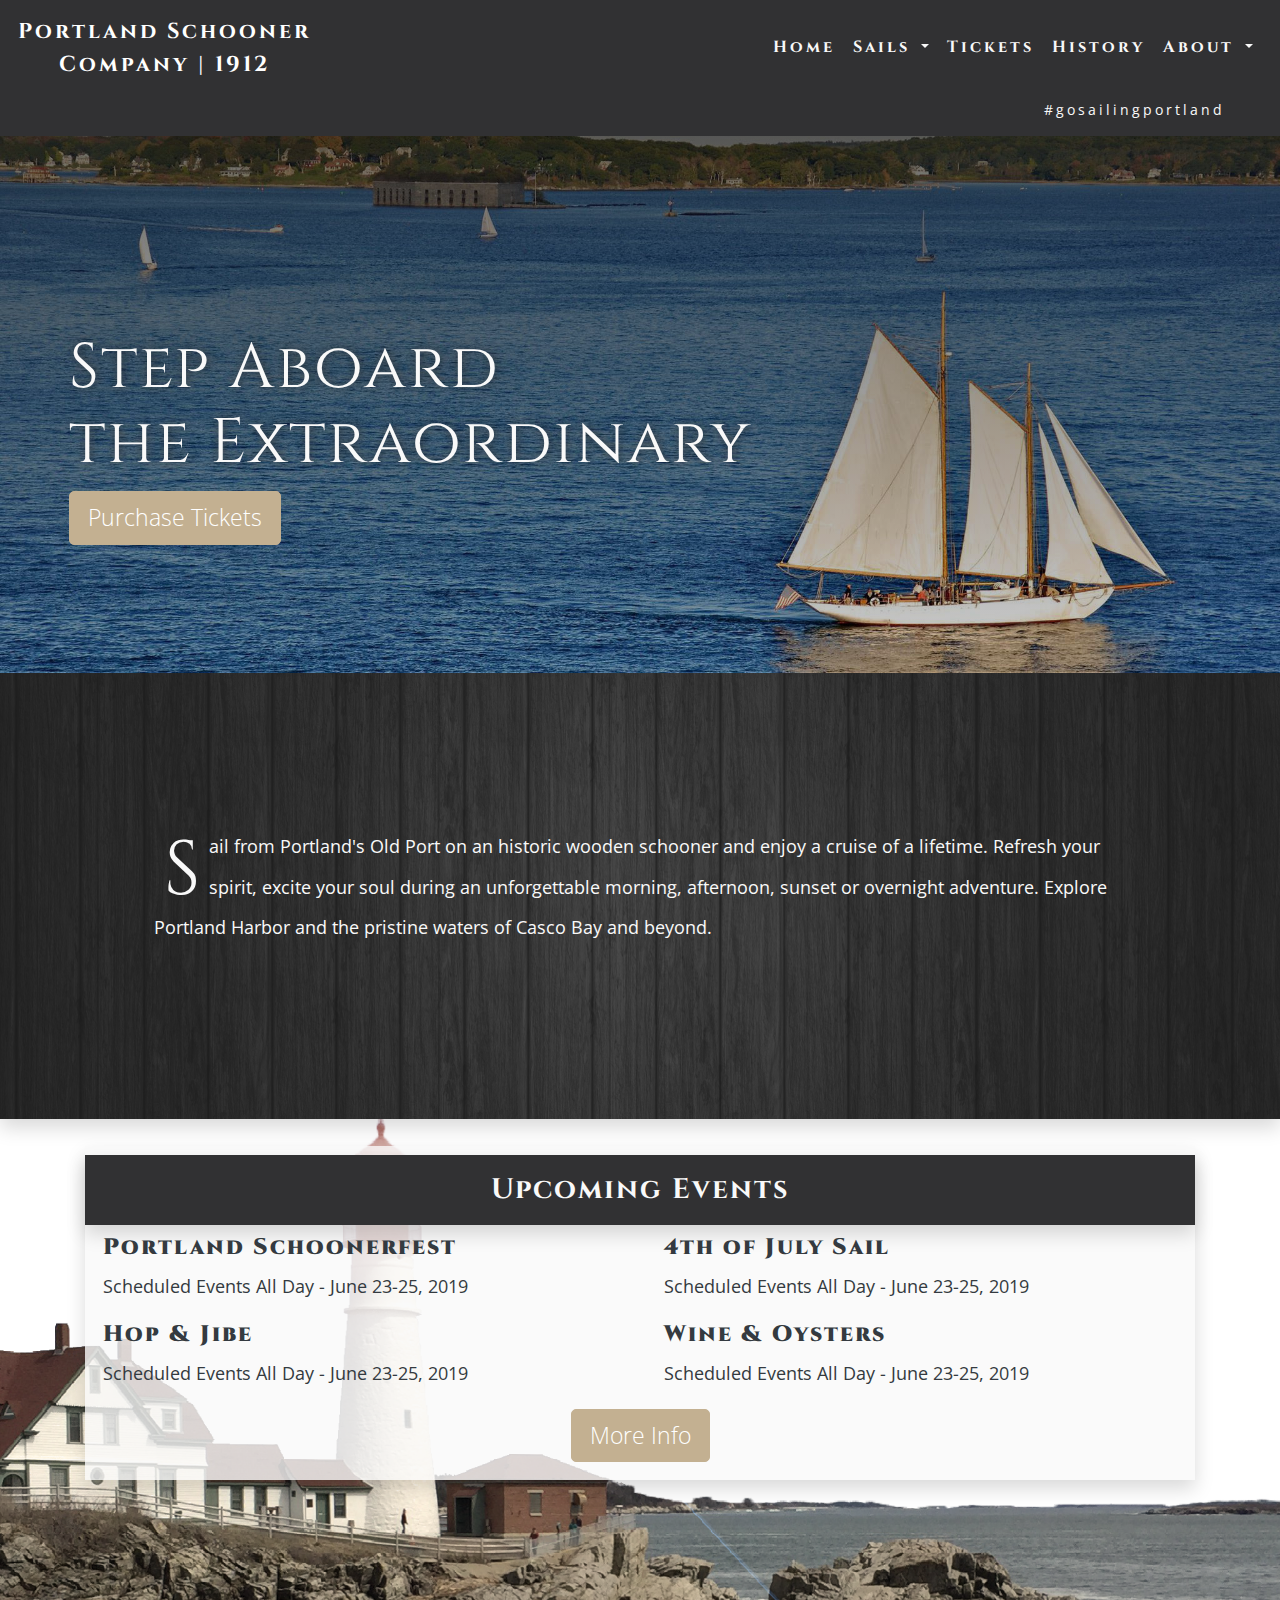
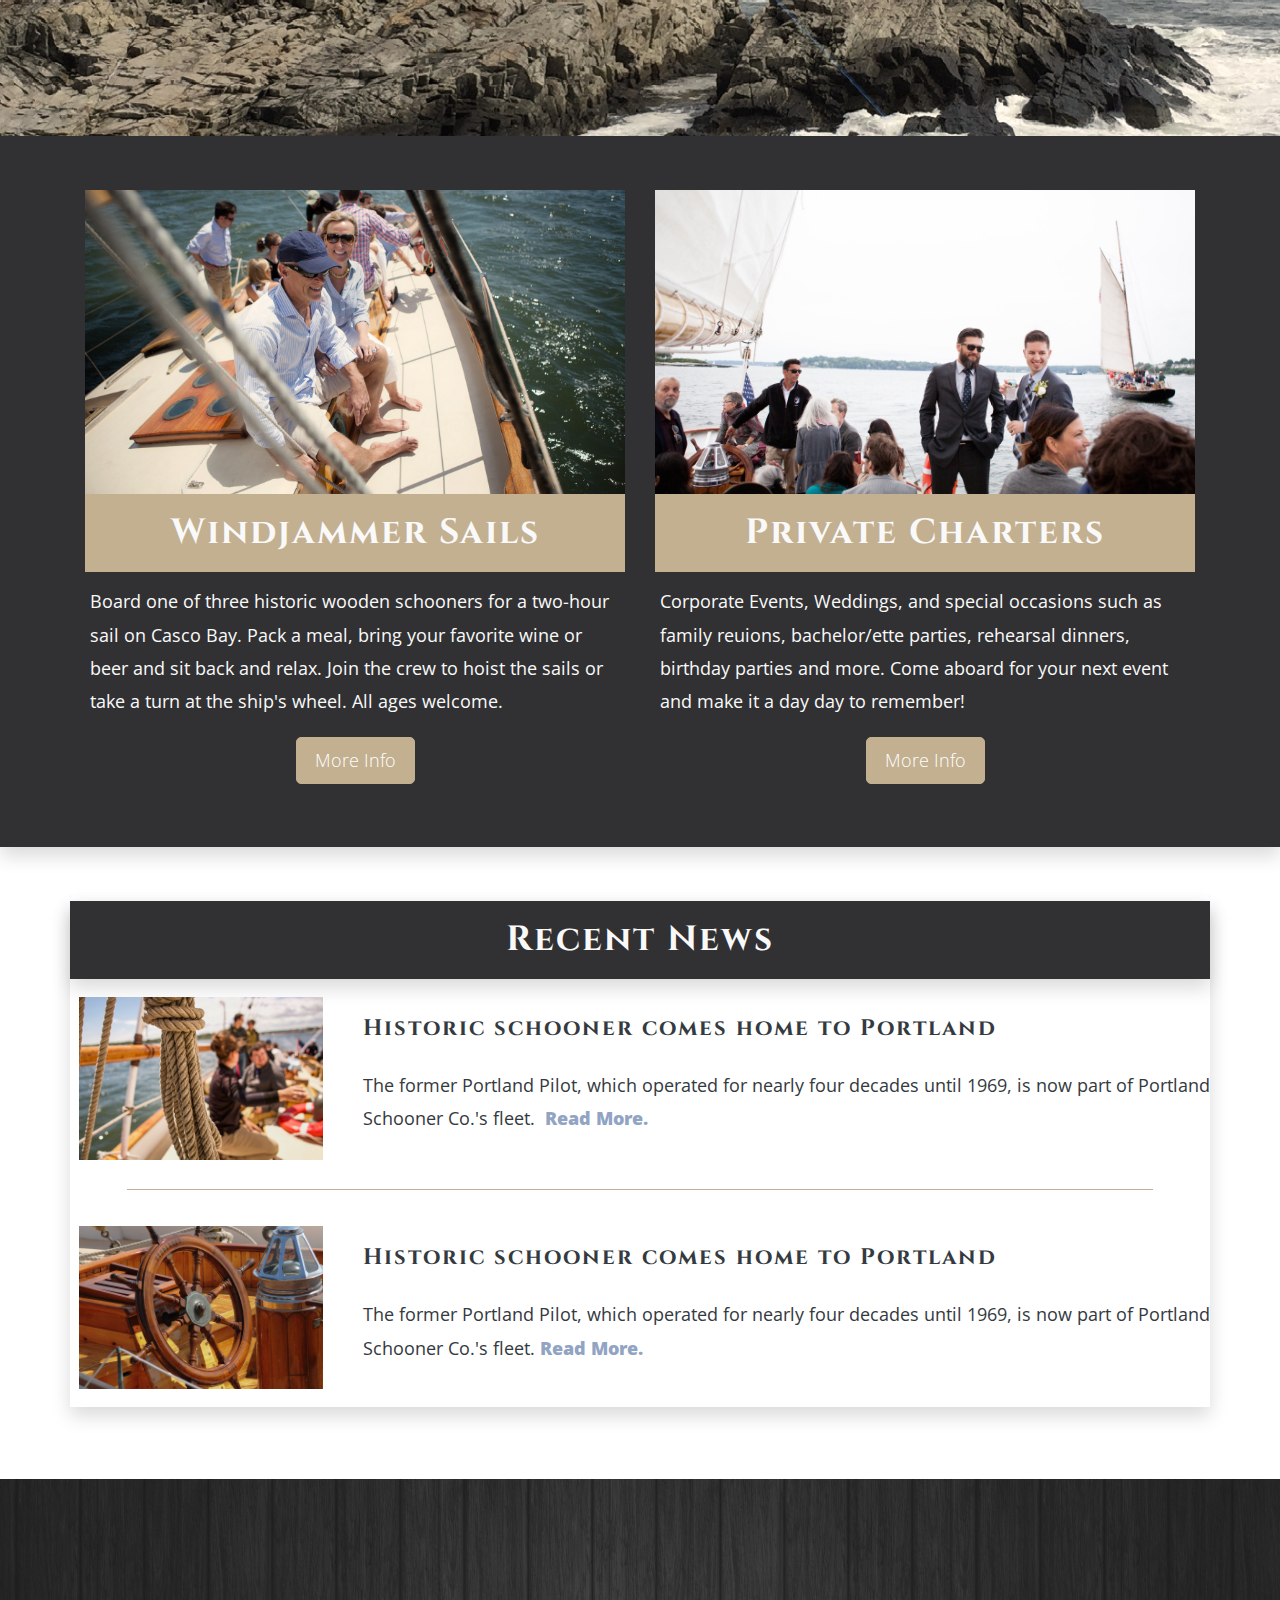
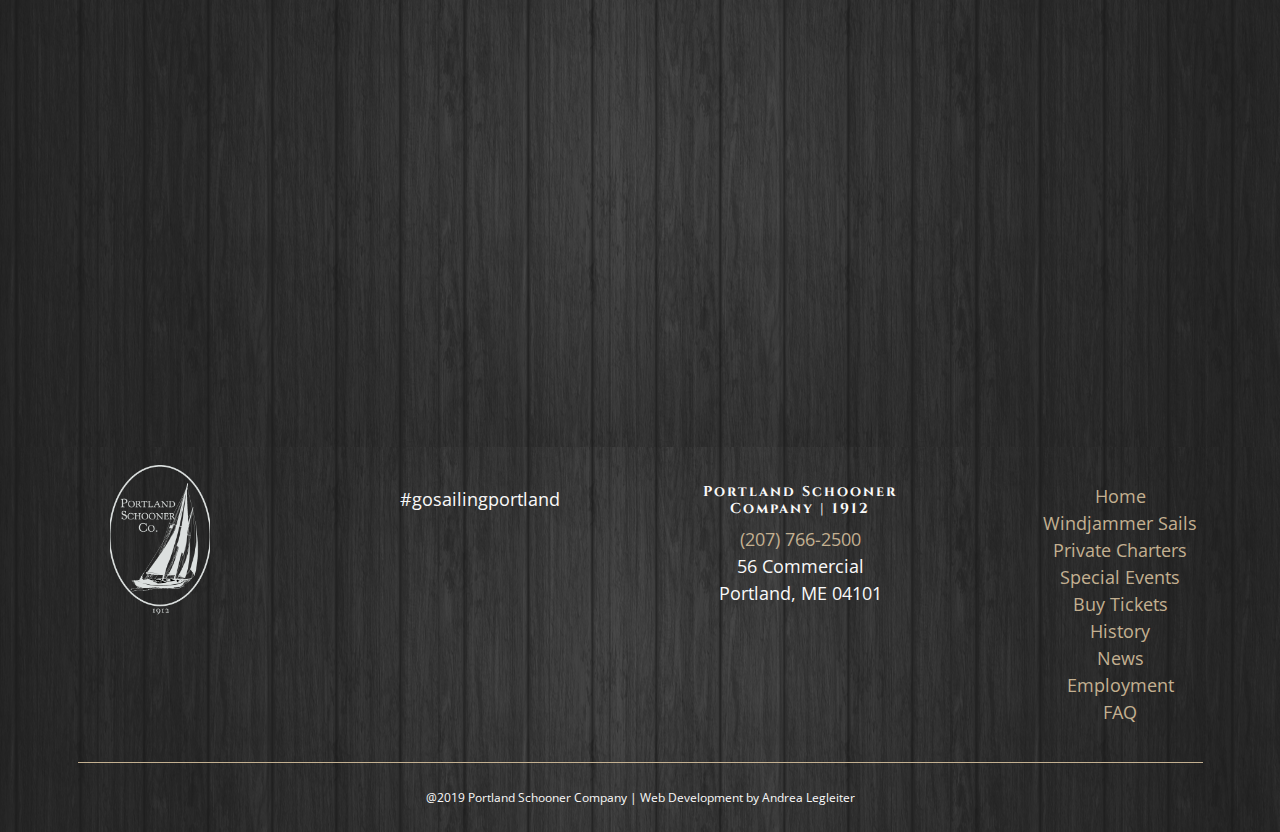
==== commit 630c0bab: "Add files via upload" ====
--- a/index.html
+++ b/index.html
@@ -80,8 +80,8 @@
 
 
 
-  <!-------------------Jumbotron Video------------------------->
-    <div class="jumbotron embed-responsive mb-0">
+  <!-------------------Jumbotron Video *CANNOT UPLOAD VIDEO TO GITHUB*------------------------->
+<!--     <div class="jumbotron embed-responsive mb-0">
       <video autoplay muted loop class="embed-responsive-item" poster="img/psc-p.jpg" >    
           <source src="video/portland-adobe.mp4"  type="video/mp4">
           <source src="video/psc-video5.ogv"  type="video/ogg">
@@ -96,7 +96,7 @@
           </div>
         
         </div>
-      </div>
+      </div> -->
 
         <!--------------- Supporting Pages Hero Image - Small Viewports only   ------------->
         <section class="text-white" id="hero-hidden">
--- a/css/custom.css
+++ b/css/custom.css
@@ -1,5 +1,9 @@
 /*** Colors Defined ***/
 /*** Fonts ***/
+html {
+  width: 100%;
+}
+
 /*------ Initial Typography Set---------*/
 html,
 body {
@@ -329,6 +333,11 @@
   object-fit: cover;
   opacity: 0.8;
   z-index: 1;
+  -moz-transform: scale(2.5);
+  -webkit-transform: scale(2.5);
+  -o-transform: scale(2.5);
+  -ms-transform: scale(2.5);
+  transform: scale(2.5);
 }
 
 .jumbotron .container {
@@ -345,7 +354,8 @@
 .hero-contact,
 .hero-employment,
 .hero-ticket,
-.hero-news {
+.hero-news,
+.hero-home {
   height: auto;
   max-width: 100%;
   background-repeat: no-repeat;
@@ -388,6 +398,11 @@
 .hero-news {
   background-image: linear-gradient(rgba(17, 17, 17, 0.6), rgba(0, 0, 0, 0.2)), url("../img/psc-34.jpg");
   background-position: center right;
+}
+
+.hero-home {
+  background-image: linear-gradient(rgba(17, 17, 17, 0.6), rgba(0, 0, 0, 0.2)), url("../img/psc-p-flipped.jpg");
+  background-position: bottom right;
 }
 
 /*** Drop Caps ***/
@@ -457,5 +472,3 @@
   color: #91a4c3;
   font-weight: 900;
 }
-
-/************** Media Queries *****************/
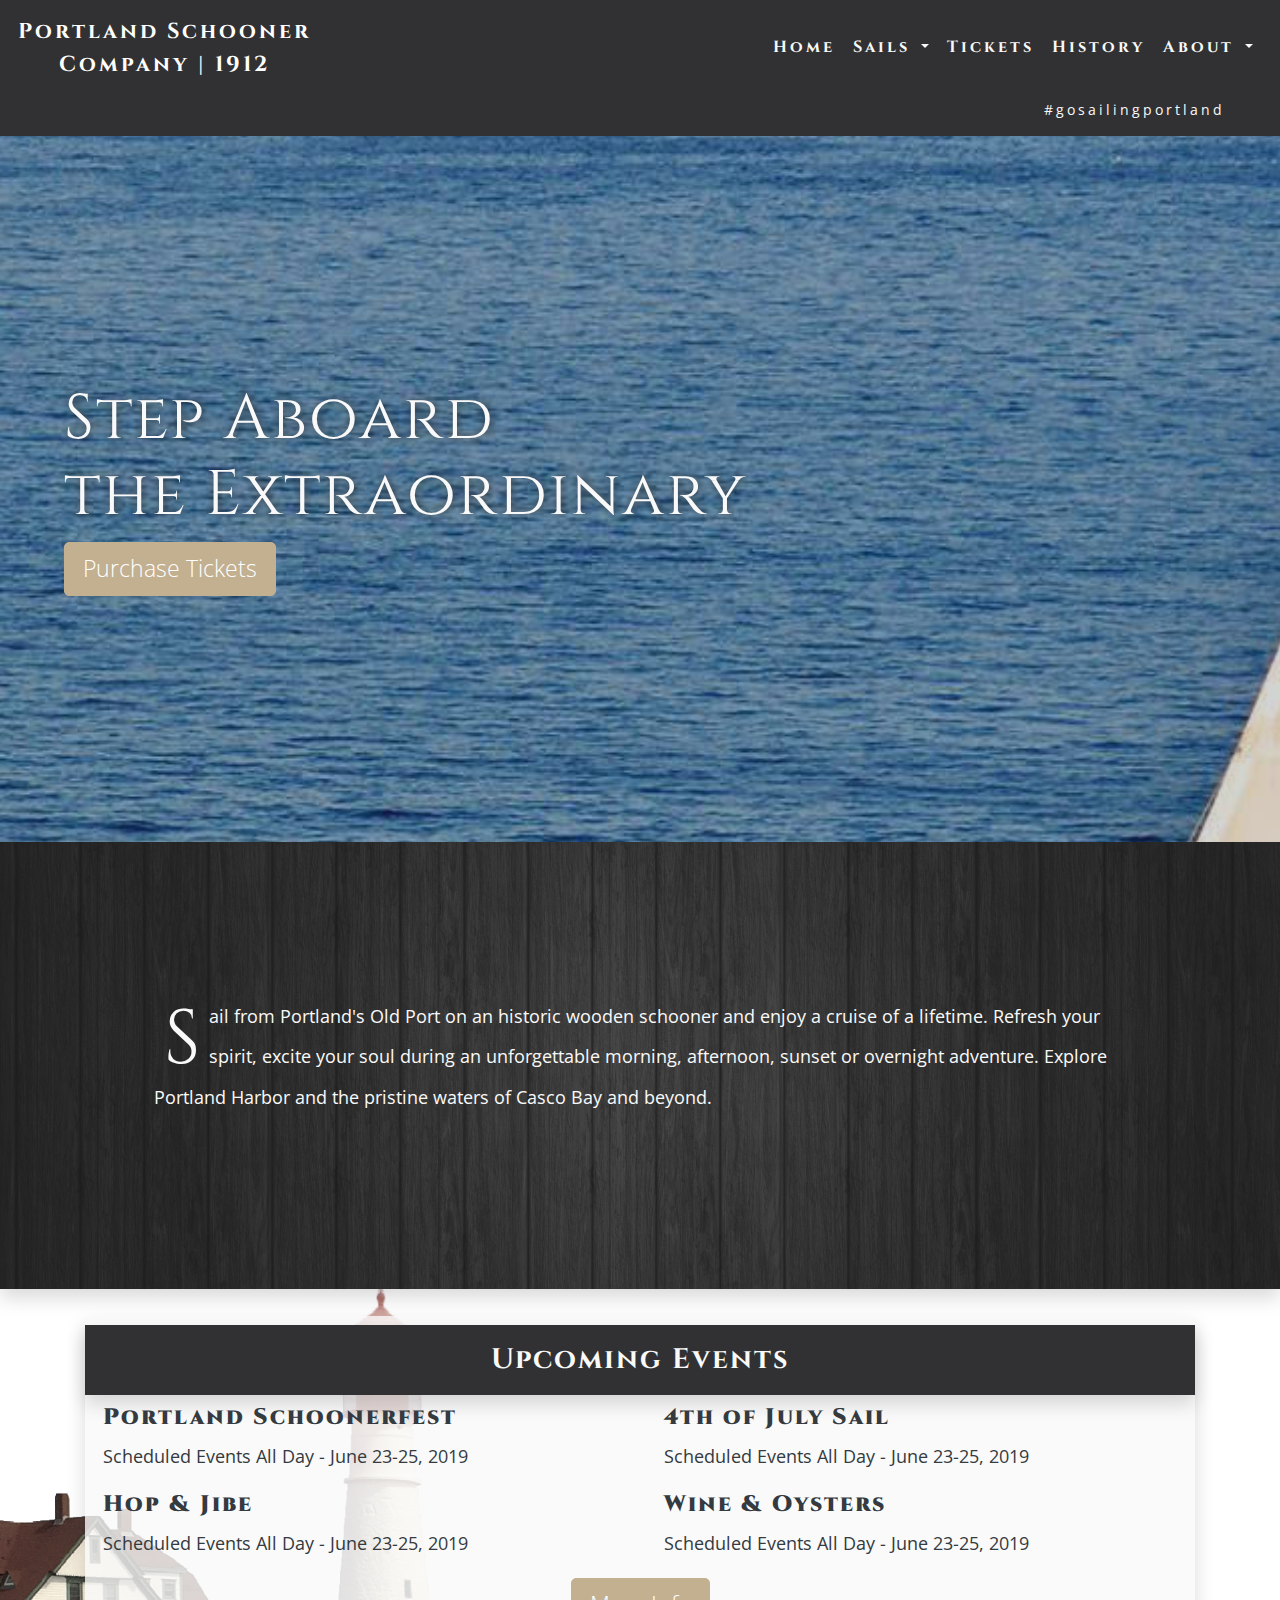
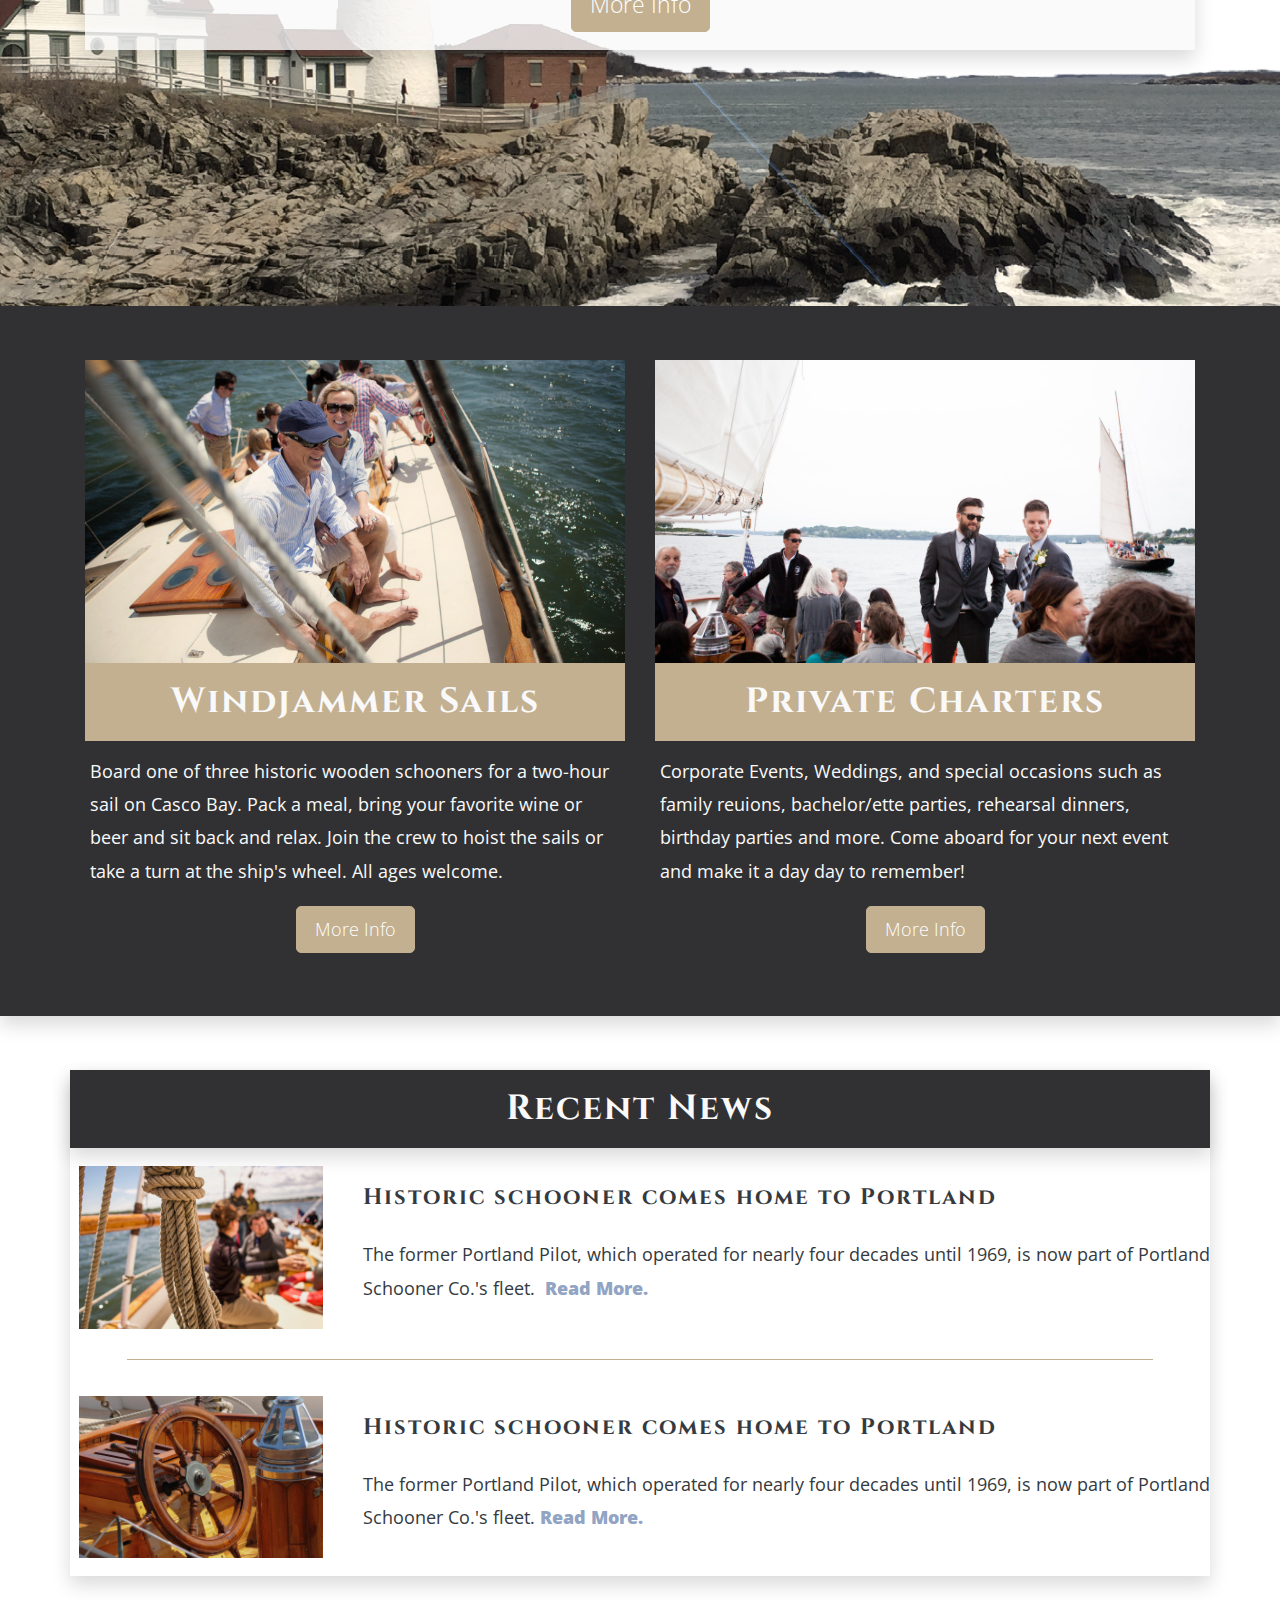
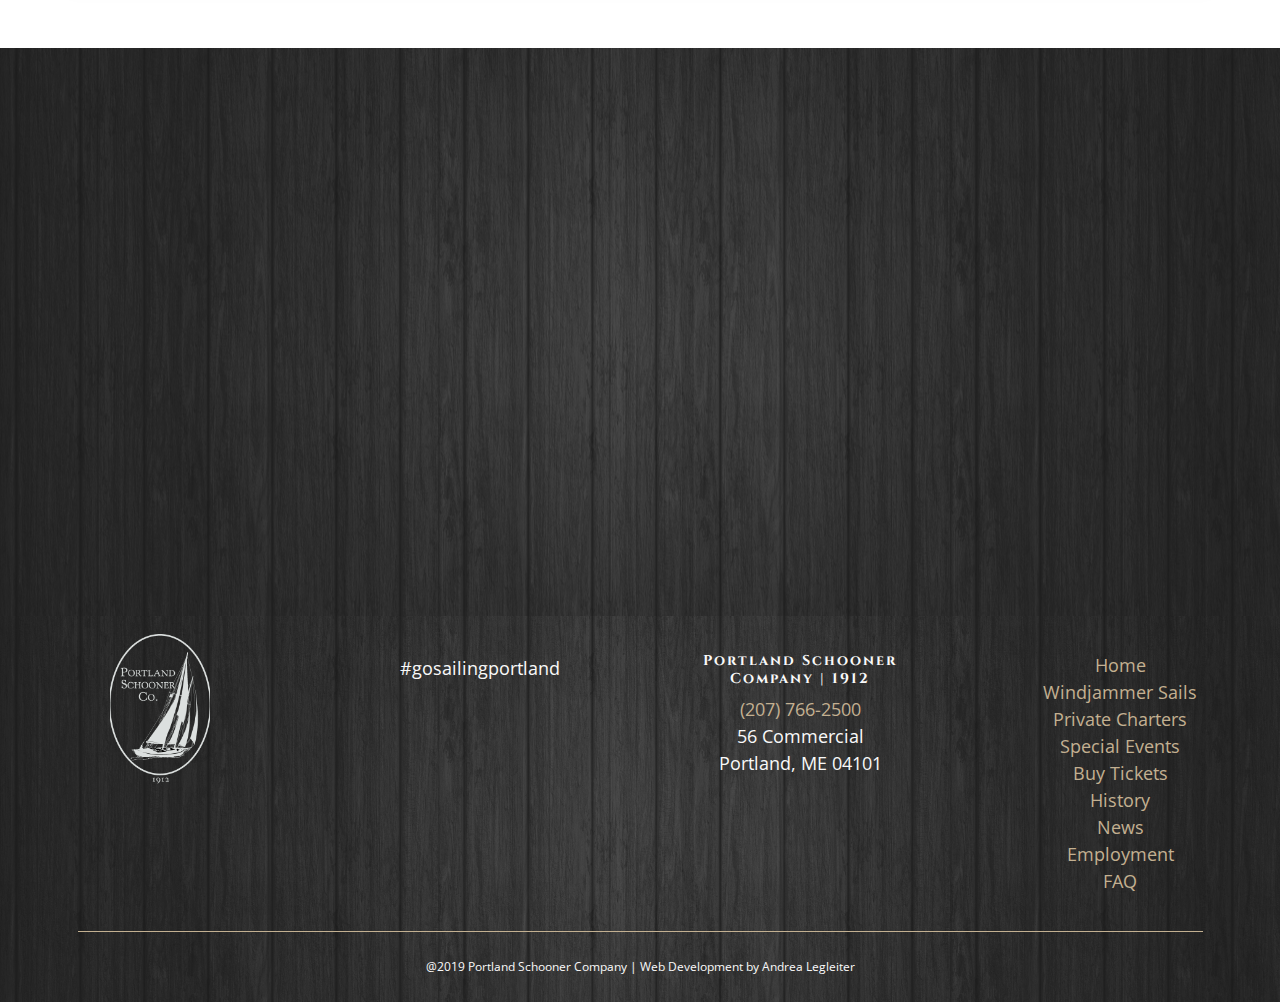
==== commit 6131b8e9: "Add files via upload" ====
--- a/index.html
+++ b/index.html
@@ -78,11 +78,9 @@
        </div>
       </div>
 
-
-
   <!-------------------Jumbotron Video *CANNOT UPLOAD VIDEO TO GITHUB*------------------------->
-<!--     <div class="jumbotron embed-responsive mb-0">
-      <video autoplay muted loop class="embed-responsive-item" poster="img/psc-p.jpg" >    
+ <div class="jumbotron embed-responsive mb-0">
+      <video autoplay muted loop class="embed-responsive-item" poster="img/psc-p-flipped.jpg" >    
           <source src="video/portland-adobe.mp4"  type="video/mp4">
           <source src="video/psc-video5.ogv"  type="video/ogg">
       </video>
@@ -96,18 +94,8 @@
           </div>
         
         </div>
-      </div> -->
-
-        <!--------------- Supporting Pages Hero Image - Small Viewports only   ------------->
-        <section class="text-white" id="hero-hidden">
-          <div class="hero-home container">
-          <div class= "m-0 px-5">
-            <br><br>
-            <h1 class="display-4 text-shadow">Step Aboard<br/> the Extraordinary</h1>
-              <a class="btn btn-primary btn-lg" href="tickets.html" role="button">Purchase Tickets</a>
-            </div>
-          </div>
-      </section> 
+      </div> 
+ 
   </header>
     
      <!------------------------------ Tagline Content Container----------------------->    
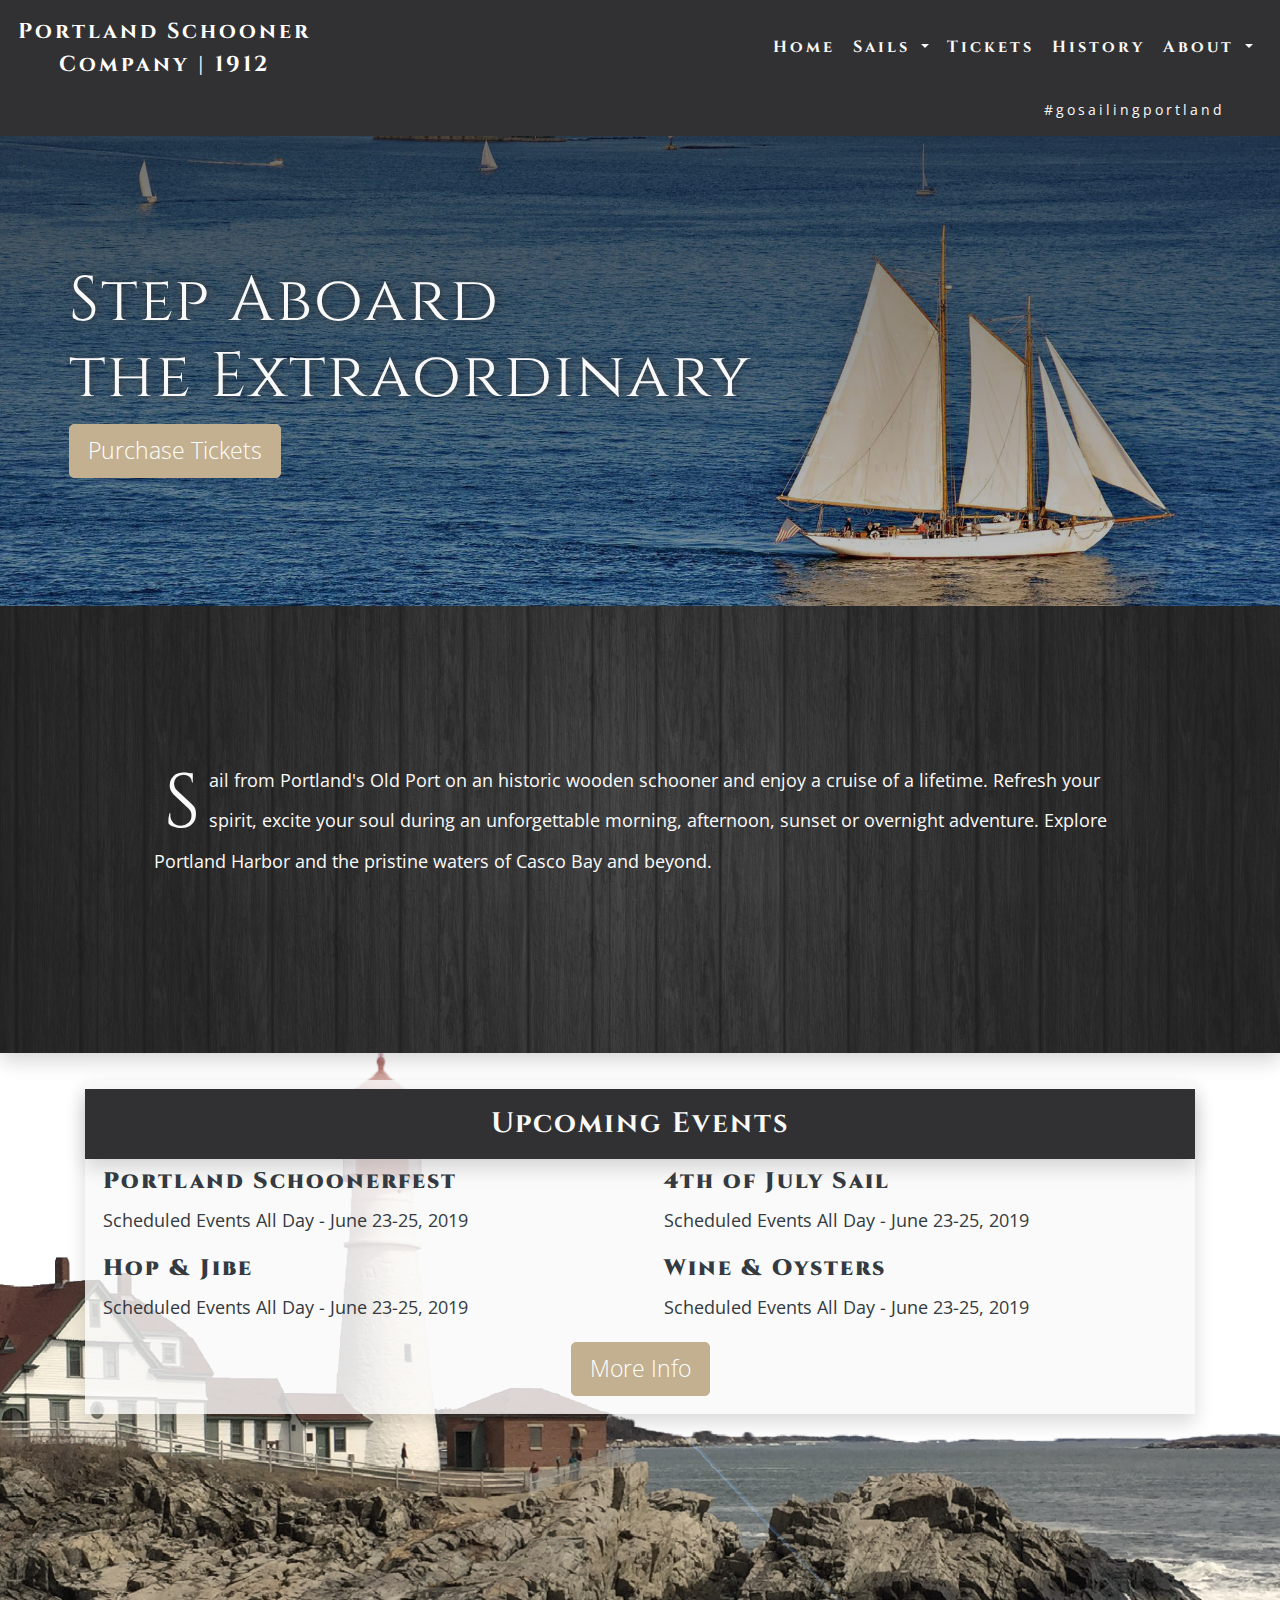
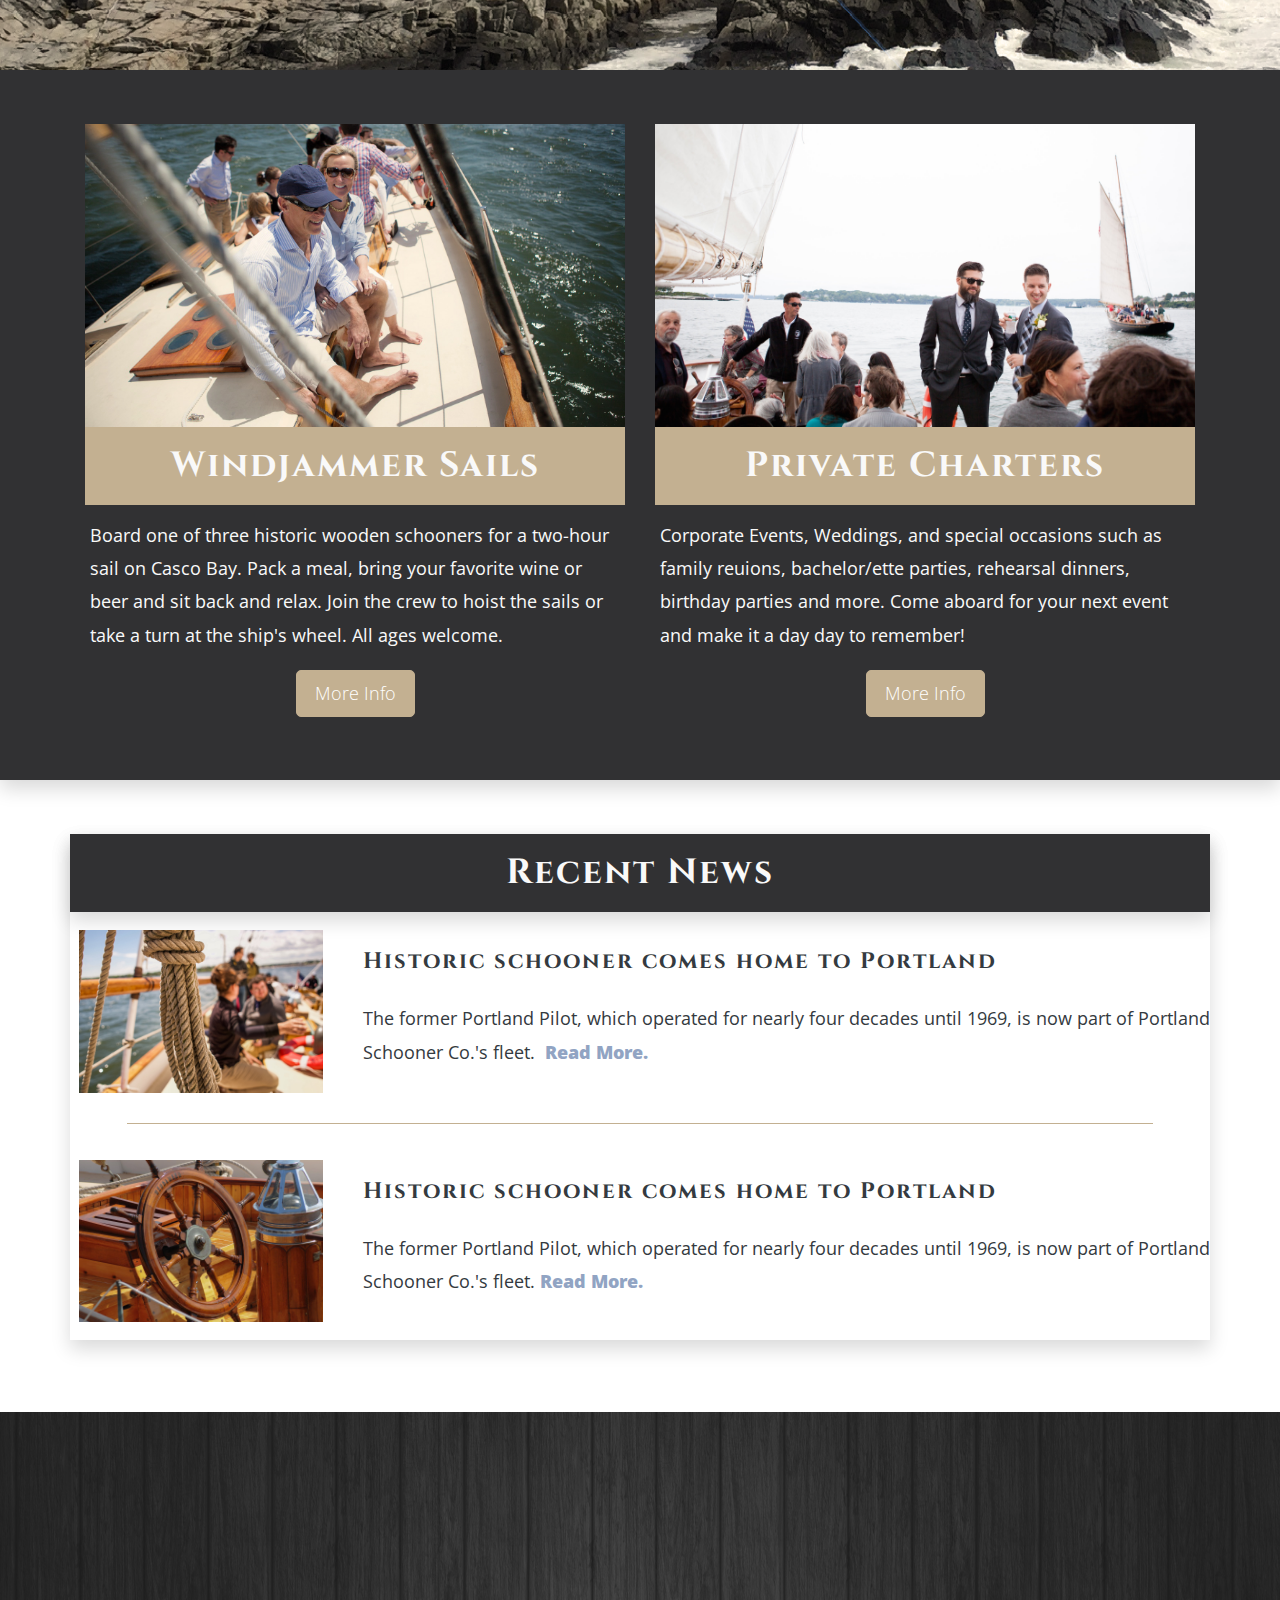
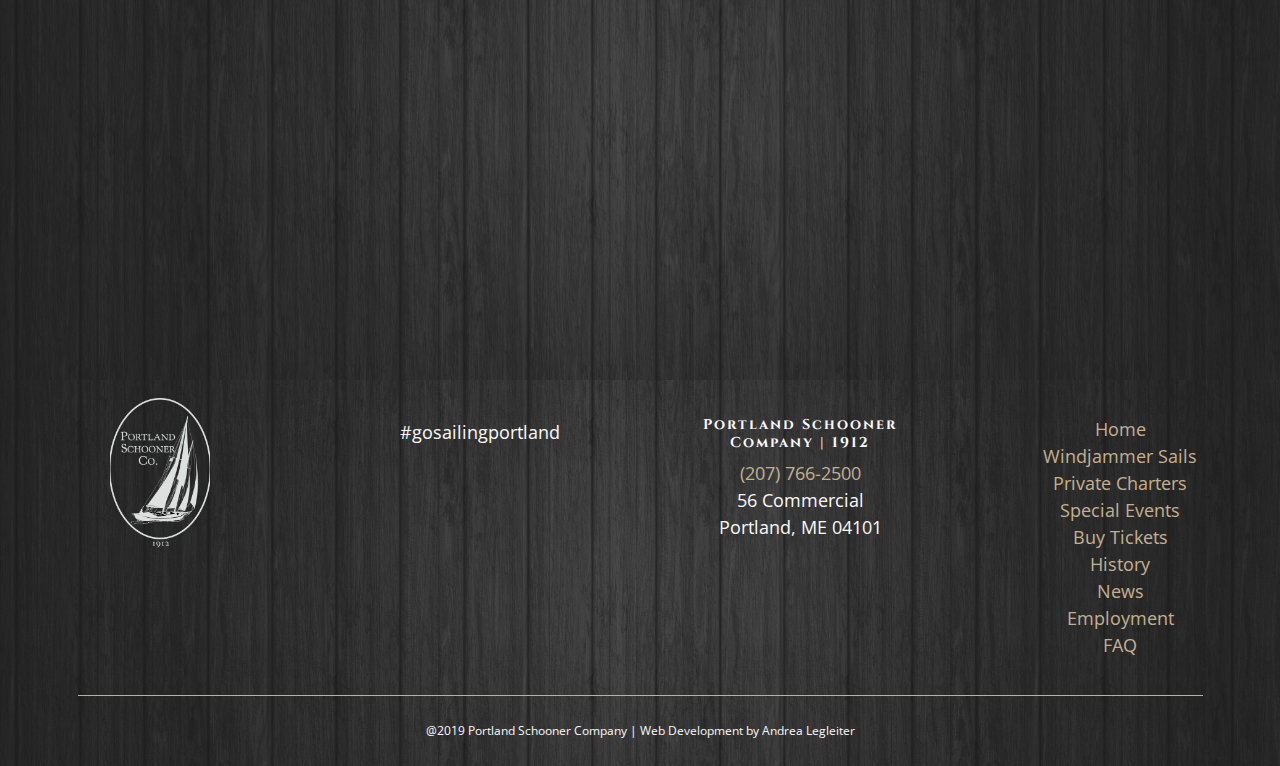
==== commit e9a7b2ab: "Update index.html, add SEO" ====
--- a/index.html
+++ b/index.html
@@ -1,21 +1,25 @@
 <!DOCTYPE html>
 <html lang="en">
 <head>
+
 <meta charset="utf-8">
 <meta name="viewport" content="width=device-width, initial-scale=1, shrink-to-fit=no">
 <meta http-equiv="X-UA-Compatible" content="IE=edge">
-<meta name="description" content="Sailing historic windjammers daily May-Oct from Portland, Maine. 
-Book A Charter and Purchase Day-Sail Tickets. Step aboard authentic wooden schooners providing the 
-perfect vantage points around Portland Harbor. Enjoy Beautiful Sights And Sounds including 
-famous Portland Headlight, rugged coastal landscape, and marine life.">
 <meta name="author" content="Andrea Legleiter">
-
-<title>Portland Schooner Company | Day Sails &amp; Boat Charters | Portland, ME</title>
+<meta name="description" content="Sailing historic windjammers daily May through October from Maine State Pier in Portland, Maine. 
+Book a private charter harter and purchase day sail tickets. Step aboard authentic wooden schooners providing the 
+perfect vantage points around Portland Harbor. Enjoy beautiful sights and sounds including  
+famous Portland Headlight, Maine's rugged coastal landscape, and marine life.">
+<meta name="keywords" content="portland schooner company, schooner, wooden windjammer, portland maine, portland headlight, casco bay, portland harbor, 
+maine, sailboat, sailing, sunset sail, afternoon sails, private charters, sailing charters, wedding venue, family reunions, celebrations, 
+corporate events, tallship, wooden boat, john alden design, national register of historic places, 
+schoonerfest, overnight adventure, gulf of maine, maine state pier, hop and jibe, wine and oysters, Bagheera, Wendameen, 
+Schooner Timberwind, Portland Pilot, upcoming events in portland, maine">
+
+<title>Historic windjammer sails & private charters Maine State Pier, Portland, Maine</title>
 
 <!-- Bootstrap CSS -->
 <link rel="stylesheet" href="https://stackpath.bootstrapcdn.com/bootstrap/4.3.1/css/bootstrap.min.css" integrity="sha384-ggOyR0iXCbMQv3Xipma34MD+dH/1fQ784/j6cY/iJTQUOhcWr7x9JvoRxT2MZw1T" crossorigin="anonymous">
-
-
 
 <!-- Custom fonts for this template -->
 <link rel="stylesheet" href="https://use.fontawesome.com/releases/v5.6.3/css/all.css" integrity="sha384-UHRtZLI+pbxtHCWp1t77Bi1L4ZtiqrqD80Kn4Z8NTSRyMA2Fd33n5dQ8lWUE00s/" crossorigin="anonymous">
@@ -24,7 +28,7 @@
 <!-- Custom CSS -->
 <link href="css/custom.css" rel="stylesheet" type="text/css">
 
-<!-- Other CSS -->
+<!-- CSS -->
 <link rel="icon" type="image/png" href="img/psc-logo.png">
 </head>
 
@@ -78,25 +82,15 @@
        </div>
       </div>
 
-  <!-------------------Jumbotron Video *CANNOT UPLOAD VIDEO TO GITHUB*------------------------->
- <div class="jumbotron embed-responsive mb-0">
-      <video autoplay muted loop class="embed-responsive-item" poster="img/psc-p-flipped.jpg" >    
-          <source src="video/portland-adobe.mp4"  type="video/mp4">
-          <source src="video/psc-video5.ogv"  type="video/ogg">
-      </video>
-      
-      <div class="container text-left text-white py-5">
-        <div class="row">
-          <div class="col-12">
-            <h1 class="display-4 text-shadow">Step Aboard <br/>the Extraordinary</h1>
-            <button class="btn btn-primary btn-lg" href="tickets.html">Purchase Tickets</button> 
-          </div> 
-          </div>
-        
-        </div>
-      </div> 
- 
-  </header>
+    <!--------------- Home Page Hero Image  ------------->
+    <section class="text-white">
+      <div class="hero-home container">
+      <div class= "m-0 px-5">
+          <h1 class="display-4 text-shadow">Step Aboard <br /> the Extraordinary</h1>
+          <a class="btn btn-primary btn-lg" href="tickets.html" role="button">Purchase Tickets</a>
+        </div>
+      </div>
+  </section> 
     
      <!------------------------------ Tagline Content Container----------------------->    
      <section class="bg-dark text-white shadow tagline-container">
@@ -116,20 +110,7 @@
 <!--------------------intro section---------------------->
 <section id="" class="m-0 pt-4">
     <div class="container mt-0 text-left" id="">
-            <!-- <div class="col-md-6 text-dark pb-5 " >
-                <p class="mb-0" id="intro-about"><span class="firstcharacter">S</span>ail from Portland's 
-                  Old Port on an historic wooden schooner — and enjoy a cruise of a lifetime.  
-                  Refresh your spirit excite your soul during an unforgettable morning, 
-                  afternoon, sunset or overnight adventure— from Portland Harbor through the 
-                  pristine waters of Casco Bay and beyond.
-                  <br><br>
-                  All of our wooden windjammers are listed on the National Register of Historic 
-                  Places and were built in Maine. Step aboard the extraordinary- welcome aboard historic schooners 
-                  Bagheera, Wendameen, or Timberwind today. 
-                
-                </p>
-              </div> -->
-
+          <!---- upcoming events in portland, maine ----->
               <div class="col-12 text-dark px-0 py-2 shadow bg-opacity">
                 <div class="row">
                   <div class="col-12">
@@ -164,27 +145,23 @@
                       <a class="btn btn-primary btn-lg" href="sails.html" role="button">More Info</a>
                     </div>
                     </div><!---- end of row ----->
-
-                    
-                 
-            </div>
-        
+            </div>
     </div>
 </section>
 
-<!-------------Light House Image -------------------->
+<!-------------Portland Headlight Image -------------------->
 <section>
   <div class="container-fluid p-0">
   <div class="row">
     <div class="col-12">
-      <div id="lighthouse" class="">
+      <div id="lighthouse" class="" title="Portland Headlight">
       </div>
     </div>
   </div>
   </div>
 </section>
 
-<!------------- Cards with Image -------------------->
+<!---- Wooden windjammers & private charters section ----->
  <section class="bg-dark text-white pt-5 pb-2 shadow">
    <div class="container">
        <!----Row 1 ---->
@@ -192,9 +169,9 @@
           <!--- card 1 --->
           <div class="col-lg-6">
             <div class="w-100">
-              <div class="img-gradient1"><br>
-               
-              </div>
+              <div class="img-gradient1" title="Smiling couple enjoying an afternoon sail on Wendameen"><br>
+              </div>
+            <!----Windjammer Sails ---->
               <div class="card-body p-0 pb-5">
                 <h2 class="card-title text-eggshell text-center bg-accent p-3">Windjammer
                   Sails</h2>
@@ -213,8 +190,9 @@
           <!--- card 1 --->
           <div class="col-lg-6">
             <div class="w-100">
-              <div class="img-gradient2"><br>
-              </div>
+              <div class="img-gradient2" title="Private Charters, Weddings, Corporate Events, Celebrations"><br>
+              </div>
+              <!----Private Windjammer Charters ---->
               <div class="card-body p-0 pb-5">
                 <h2 class="card-title text-eggshell text-center bg-accent p-3">Private
                   Charters</h2>
@@ -234,14 +212,14 @@
     </div><!---end of container-->
  </section>  
 
- <!--------------------blog section---------------------->
+ <!--------------------Portland Schooner Recent News---------------------->
  <section class="py-5"> 
         <div class="container p-0 shadow">
             <h2 class="text-white text-center bg-dark p-3 shadow">Recent News</h2>
-           
+           <!----Recent News #1 ---->
           <div class="row mt-3">
               <div class="col-sm-3 text-dark">
-                <img class="img-fluid px-2" src="img/psc-8.jpg"></img>
+                <img class="img-fluid px-2" src="img/psc-8.jpg" alt="Passengers enjoy an afternoon windjammer sail around Casco Bay, Portland, Maine"></img>
               </div>
             <div class="col-sm-9 text-dark">
               <h4 class="pt-3">Historic schooner comes home to Portland</h4>
@@ -251,10 +229,11 @@
           </div>
 
           <hr class="py-2">
-
+          
+          <!----Recent News #2 ---->
           <div class="row mb-3">
               <div class="col-sm-3 text-dark pb-3">
-                <img class="img-fluid px-2" src="img/psc-n.jpg"></img>
+                <img class="img-fluid px-2" src="img/psc-n.jpg" alt="View of Wendameen's beautifully crafted ship's wheel."></img>
               </div>
             <div class="col-sm-9 text-dark">
               <h4 class="pt-3">Historic schooner comes home to Portland</h4>
@@ -265,17 +244,15 @@
         </div>
 </section>
 
-<!--------------------google maps section---------------------->
+<!--------------------portlnd schooner company google maps location---------------------->
 <section id="location" class="bg-dark text-white py-5 maps-section">
     <div class="container">
         <div class="row">
           <div class="col-12">
-             
               <iframe width="100%" height="450" frameborder="0" style="border:0"
             src="https://www.google.com/maps/embed/v1/place?q=place_id:ChIJbfJTgUCcskwRyevRPMphtUA&key=AIzaSyBWp_azZXUswHToTxwkdtt7vsrBwtRZdtg" allowfullscreen></iframe>
           </div>
         </div>
-        
       </div><!---end of container-->
 </section>
 
@@ -285,7 +262,7 @@
   <div class="container-fluid">
     <div class="row">
       <div class="col-md-3">
-        <img class="mb-2" src="img/psc-logo-inverted.png" alt="psc-logo" width="100" height="150">
+        <img class="mb-2" src="img/psc-logo-inverted.png" alt="Portland Schooner Company Logo" width="100" height="150">
       </div>
 
       <div class="col-md-3 text-white py-3">
@@ -334,7 +311,7 @@
     </div><!--- end of container--->
   </footer>
 
-  
+  <!---- All compiled Scripts ---->
 <script src="https://code.jquery.com/jquery-3.3.1.min.js" integrity="sha256-FgpCb/KJQlLNfOu91ta32o/NMZxltwRo8QtmkMRdAu8=" crossorigin="anonymous"></script>
 <script src="https://cdnjs.cloudflare.com/ajax/libs/popper.js/1.14.7/umd/popper.min.js" integrity="sha384-UO2eT0CpHqdSJQ6hJty5KVphtPhzWj9WO1clHTMGa3JDZwrnQq4sF86dIHNDz0W1" crossorigin="anonymous"></script>
 <script src="https://stackpath.bootstrapcdn.com/bootstrap/4.3.1/js/bootstrap.min.js" integrity="sha384-JjSmVgyd0p3pXB1rRibZUAYoIIy6OrQ6VrjIEaFf/nJGzIxFDsf4x0xIM+B07jRM" crossorigin="anonymous"></script>
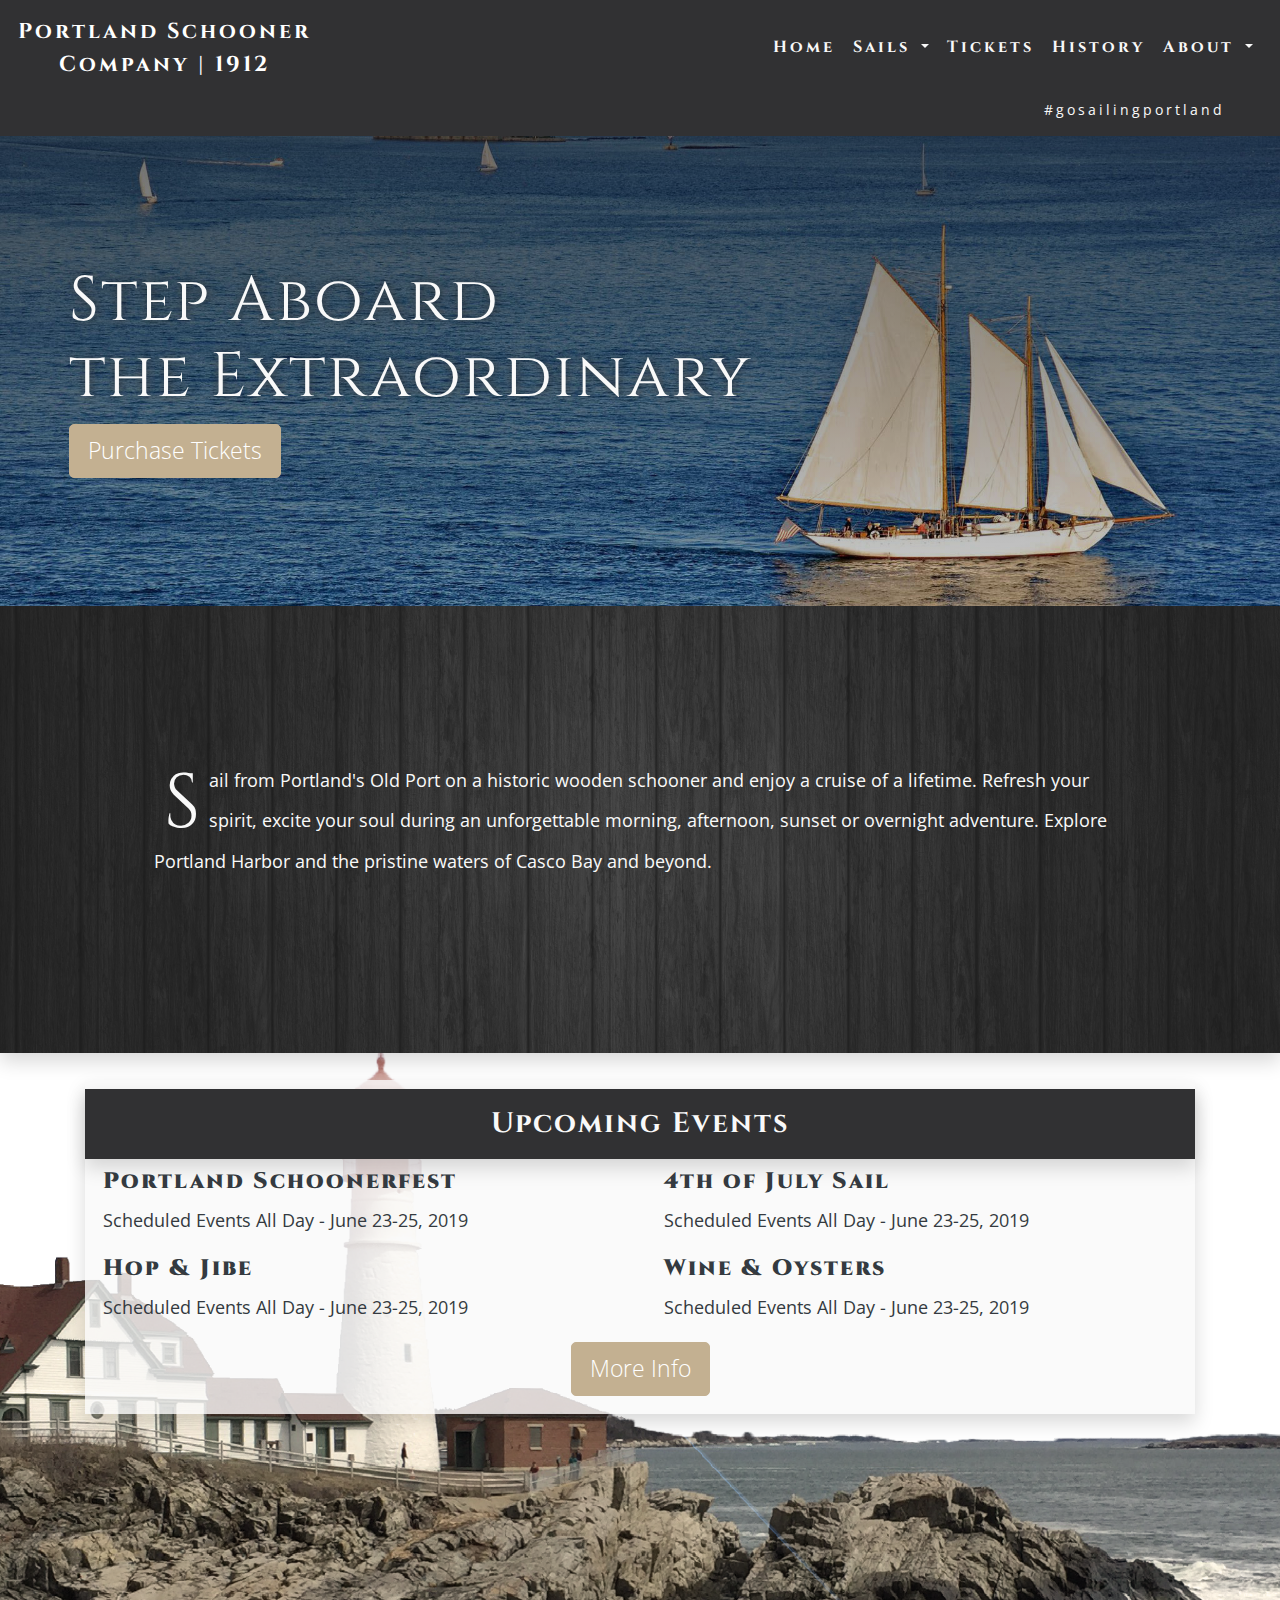
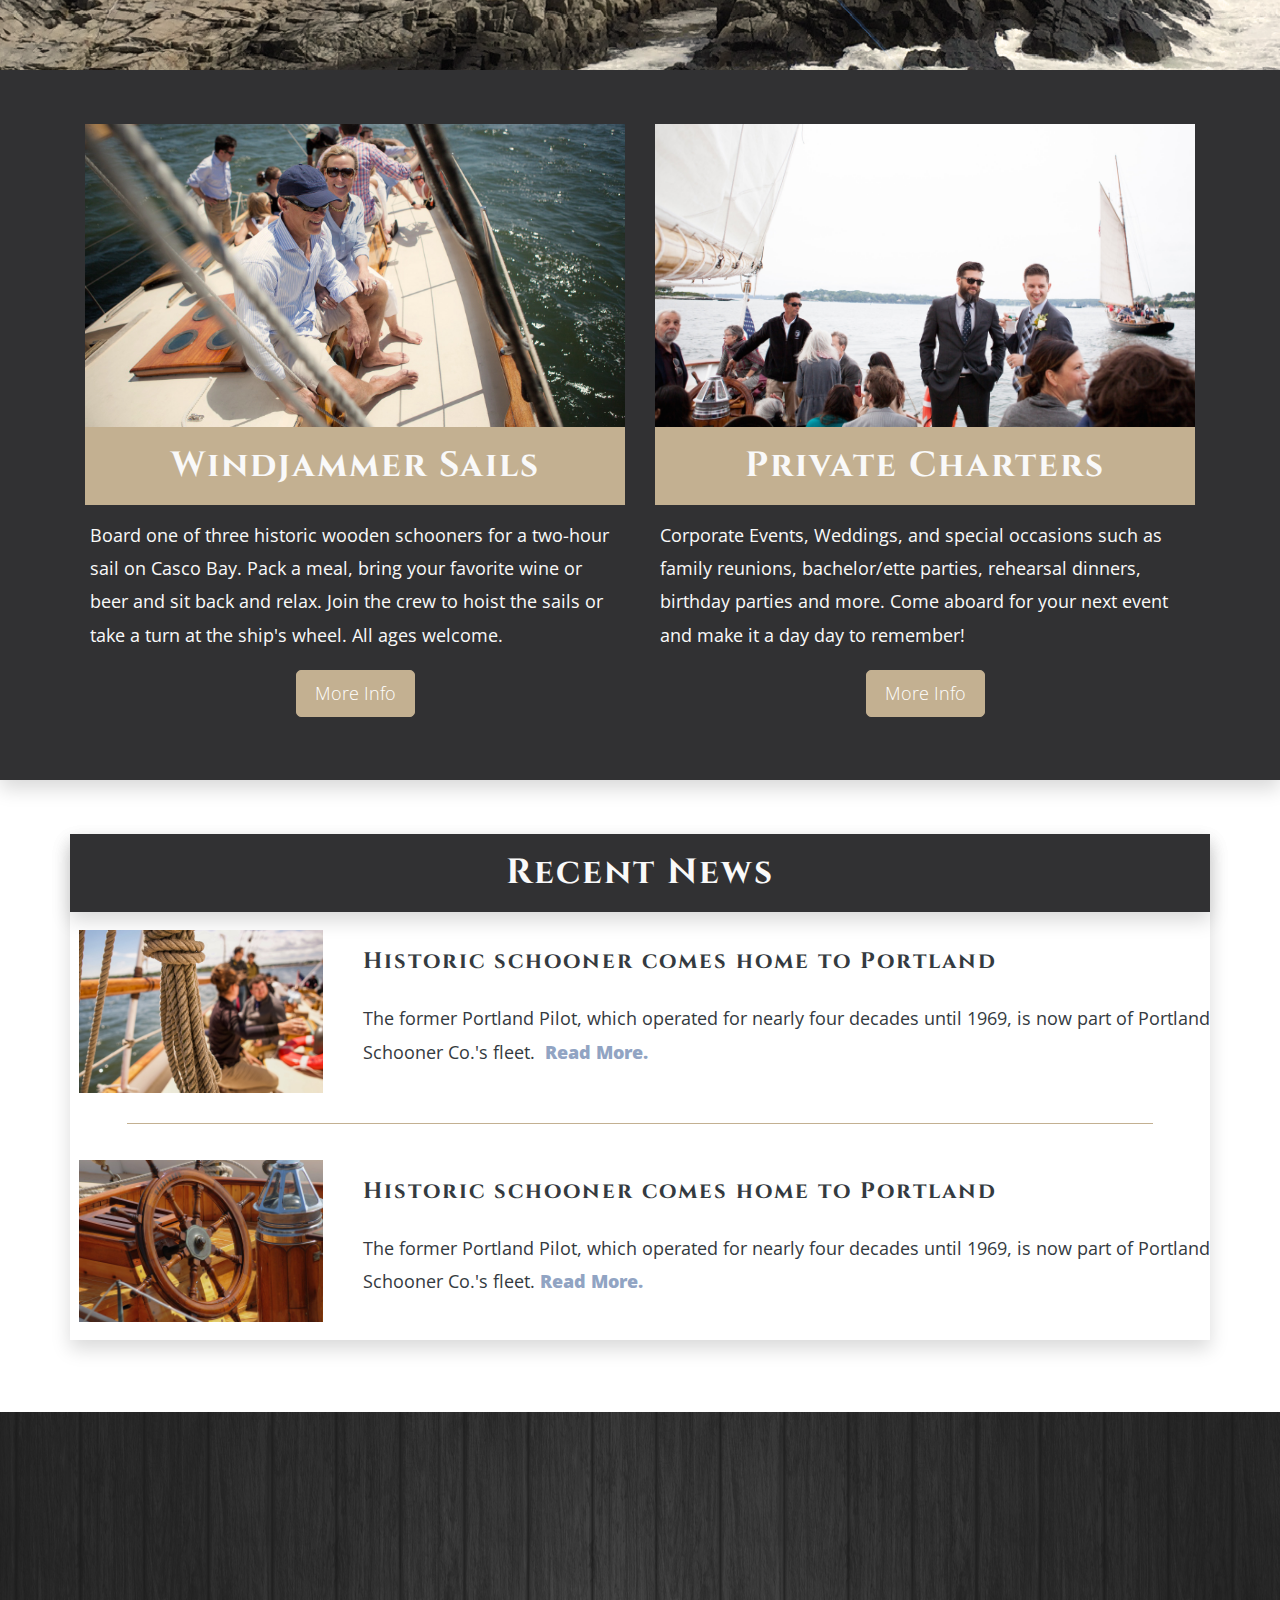
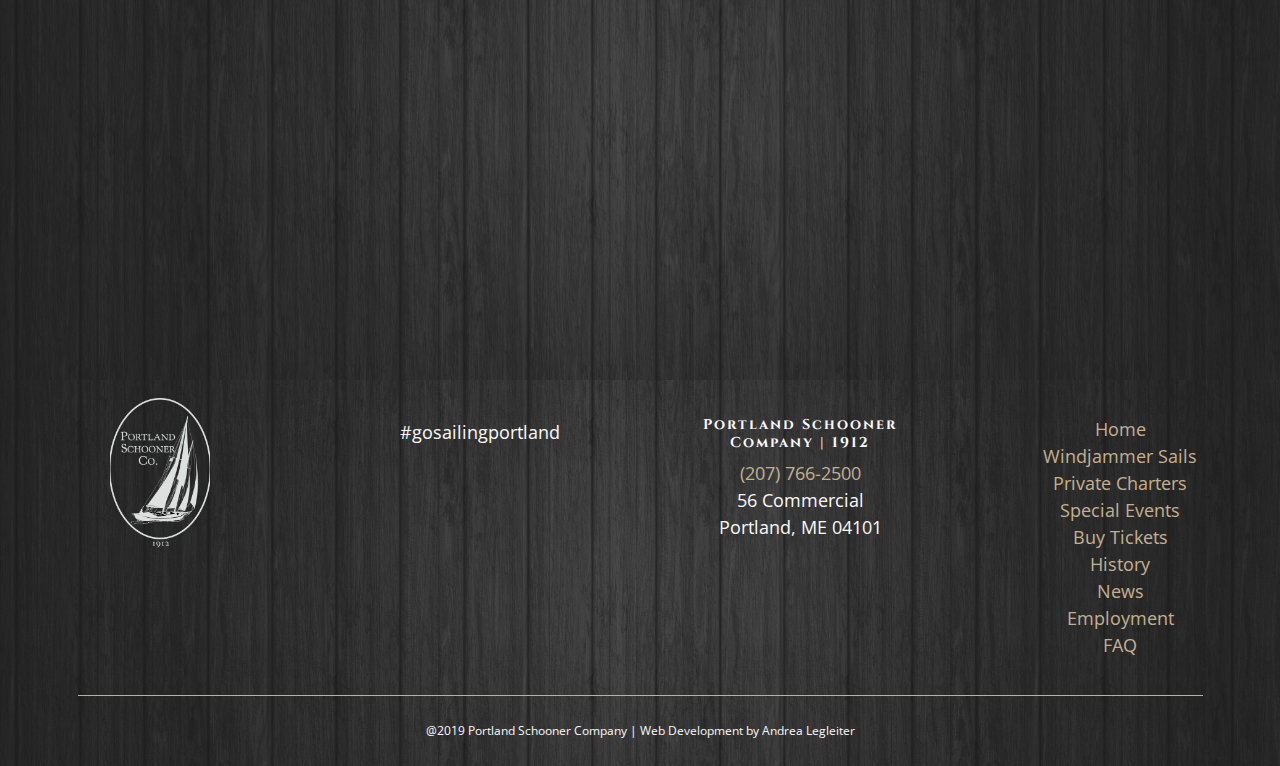
==== commit bb4e042f: "Add files via upload" ====
--- a/index.html
+++ b/index.html
@@ -43,7 +43,7 @@
                 <li class="nav-item"> <a class="nav-link" href="index.html">Home</a> </li>
                   <li class="nav-item dropdown"> <a class="nav-link dropdown-toggle" href="#" id="navbarDropdownPortfolio" data-toggle="dropdown" aria-haspopup="true" aria-expanded="false"> Sails </a>
                       <div class="dropdown-menu dropdown-menu-right" aria-labelledby="navbarDropdownSails"> 
-                        <a class="dropdown-item" href="sails.html#events">Special Events</a> 
+                        <a class="dropdown-item" href="sails.html">Special Events</a> 
                         <a class="dropdown-item" href="sails.html#windjammer">Two-Hour Windjammer</a> 
                         <a class="dropdown-item" href="sails.html#charters">Private Charters</a>
                       <div class="dropdown-divider"></div>
@@ -74,7 +74,7 @@
                         <span class="p-1 #hash-text ">#gosailingportland</span>
                       <span class="p-1"><a href="https://www.facebook.com/portlandschooner" target="_blank" class="locationBarLinks"><em class="fab fa-instagram fa-2x"></em></a></span>
                       <span class="p-1"> <a href="https://www.instagram.com/portlandschoonerco/" target="_blank" class="locationBarLinks"><em class="fab fa-facebook-square fa-2x"></em></a></span> 
-                      <span class="p-1"> <a href="https://www.instagram.com/portlandschoonerco/" target="_blank" class="locationBarLinks"><em class="fab fa-twitter-square fa-2x"></em></a></span>
+                      <span class="p-1"> <a href="https://twitter.com/portlandSchoonR" target="_blank" class="locationBarLinks"><em class="fab fa-twitter-square fa-2x"></em></a></span>
                       <span class="p-1"> <a href="https://www.instagram.com/portlandschoonerco/" target="_blank" class="locationBarLinks"><em class="fas fa-envelope fa-2x"></em></a></span>  
                     </div>
                  </div>
@@ -91,6 +91,7 @@
         </div>
       </div>
   </section> 
+  </header>
     
      <!------------------------------ Tagline Content Container----------------------->    
      <section class="bg-dark text-white shadow tagline-container">
@@ -98,7 +99,7 @@
           <div class="row">
             <div class="d-flex align-content-center">
               <p><span class="firstcharacter-2">S</span>ail from Portland's 
-            Old Port on an historic wooden schooner and enjoy a cruise of a lifetime.  
+            Old Port on a historic wooden schooner and enjoy a cruise of a lifetime.  
             Refresh your spirit, excite your soul during an unforgettable morning, 
             afternoon, sunset or overnight adventure. Explore Portland Harbor and the 
             pristine waters of Casco Bay and beyond.</p>
@@ -169,7 +170,7 @@
           <!--- card 1 --->
           <div class="col-lg-6">
             <div class="w-100">
-              <div class="img-gradient1" title="Smiling couple enjoying an afternoon sail on Wendameen"><br>
+              <div class="img-gradient1" title="Smiling couple enjoying an afternoon sail on Bagheera"><br>
               </div>
             <!----Windjammer Sails ---->
               <div class="card-body p-0 pb-5">
@@ -180,7 +181,7 @@
                   Pack a meal, bring your favorite wine or beer and sit back and relax. Join the crew to hoist the 
                   sails or take a turn at the ship's wheel.  All ages welcome.</p>
                 <div class="col-12 text-center">
-                  <a class="btn btn-primary btn-xl" href="sails.html">More Info</a> 
+                  <a class="btn btn-primary btn-xl" href="sails.html#windjammer">More Info</a> 
                 </div>
               </div>
             </div>
@@ -198,12 +199,12 @@
                   Charters</h2>
                   
                 <p class="card-text px-1">Corporate Events, Weddings, and special occasions such as 
-                  family reuions, bachelor/ette parties, rehearsal dinners, 
+                  family reunions, bachelor/ette parties, rehearsal dinners, 
                   birthday parties and more.  Come aboard for your next event 
                   and make it a day day to remember!  
                     </p>
                 <div class="col-12 text-center">
-                  <a class="btn btn-primary btn-xl" href="sails.html">More Info</a> 
+                  <a class="btn btn-primary btn-xl" href="sails.html#charters">More Info</a> 
                 </div>
               </div>
             </div>
@@ -271,7 +272,7 @@
             <div class="col-md-12">
                 <span class="p-1"><a href="https://www.facebook.com/portlandschooner" target="_blank" class="locationBarLinks"><em class="fab fa-instagram fa-2x"></em></a></span>
                 <span class="p-1"> <a href="https://www.instagram.com/portlandschoonerco/" target="_blank" class="locationBarLinks"><em class="fab fa-facebook-square fa-2x"></em></a></span> 
-                <span class="p-1"> <a href="https://www.instagram.com/portlandschoonerco/" target="_blank" class="locationBarLinks"><em class="fab fa-twitter-square fa-2x"></em></a></span>
+                <span class="p-1"> <a href="https://twitter.com/portlandSchoonR" target="_blank" class="locationBarLinks"><em class="fab fa-twitter-square fa-2x"></em></a></span>
                 <span class="p-1"> <a href="https://www.instagram.com/portlandschoonerco/" target="_blank" class="locationBarLinks"><em class="fas fa-envelope fa-2x"></em></a></span>  
               </div>
           </div>
@@ -315,6 +316,6 @@
 <script src="https://code.jquery.com/jquery-3.3.1.min.js" integrity="sha256-FgpCb/KJQlLNfOu91ta32o/NMZxltwRo8QtmkMRdAu8=" crossorigin="anonymous"></script>
 <script src="https://cdnjs.cloudflare.com/ajax/libs/popper.js/1.14.7/umd/popper.min.js" integrity="sha384-UO2eT0CpHqdSJQ6hJty5KVphtPhzWj9WO1clHTMGa3JDZwrnQq4sF86dIHNDz0W1" crossorigin="anonymous"></script>
 <script src="https://stackpath.bootstrapcdn.com/bootstrap/4.3.1/js/bootstrap.min.js" integrity="sha384-JjSmVgyd0p3pXB1rRibZUAYoIIy6OrQ6VrjIEaFf/nJGzIxFDsf4x0xIM+B07jRM" crossorigin="anonymous"></script>
-
+<script src="js/custom.js"></script>
 </body>
 </html>
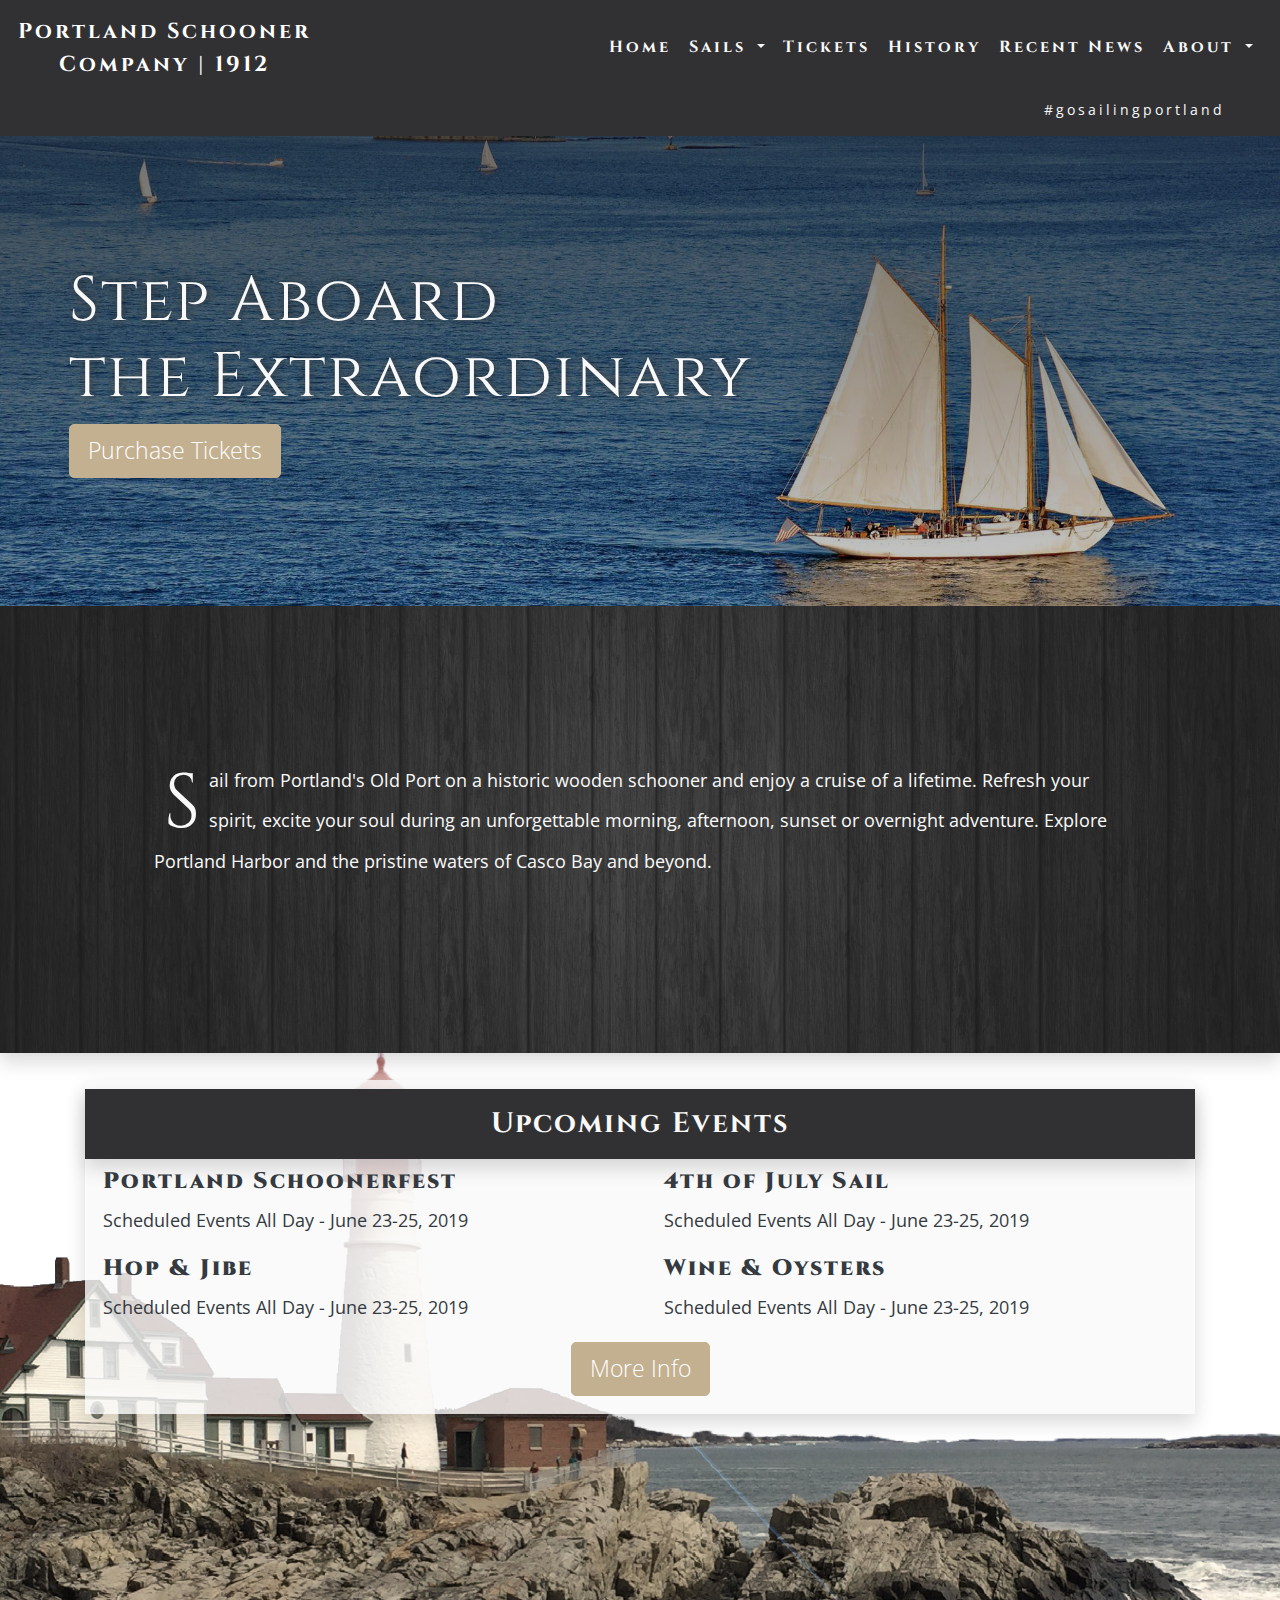
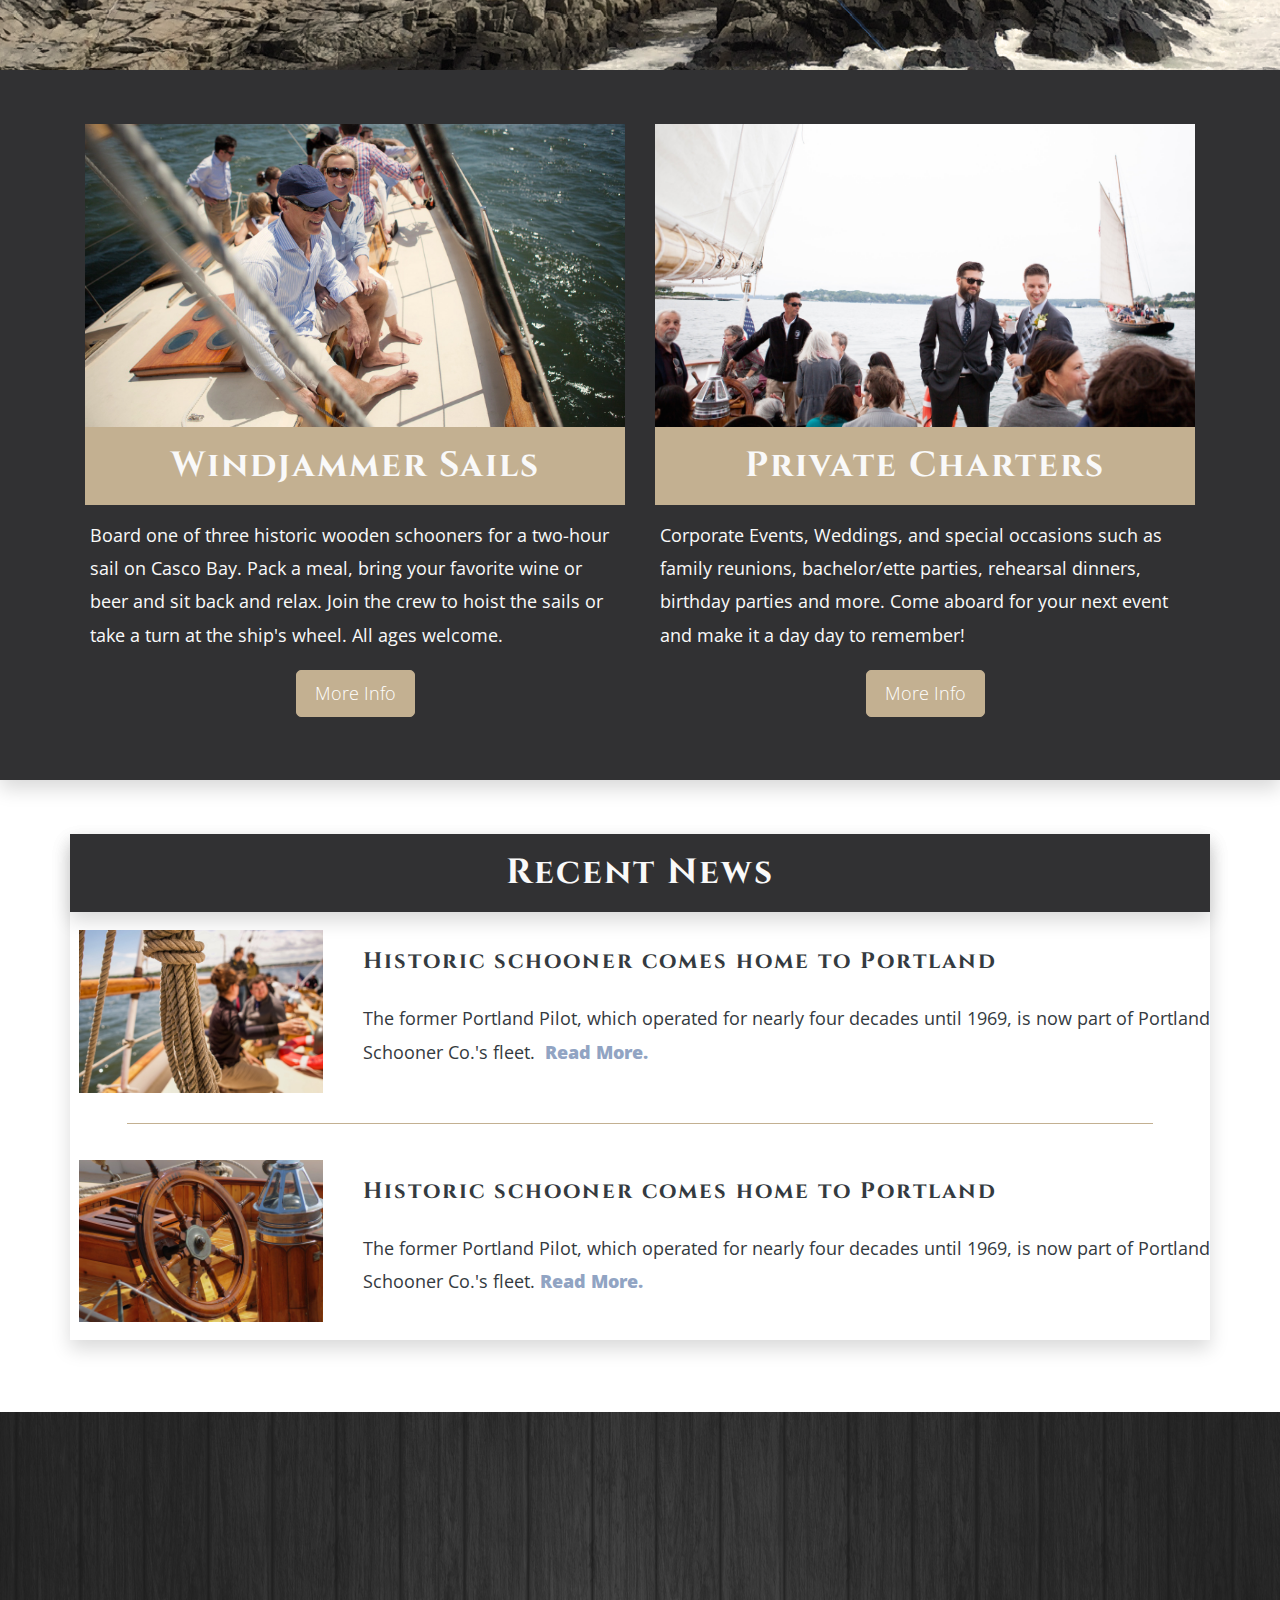
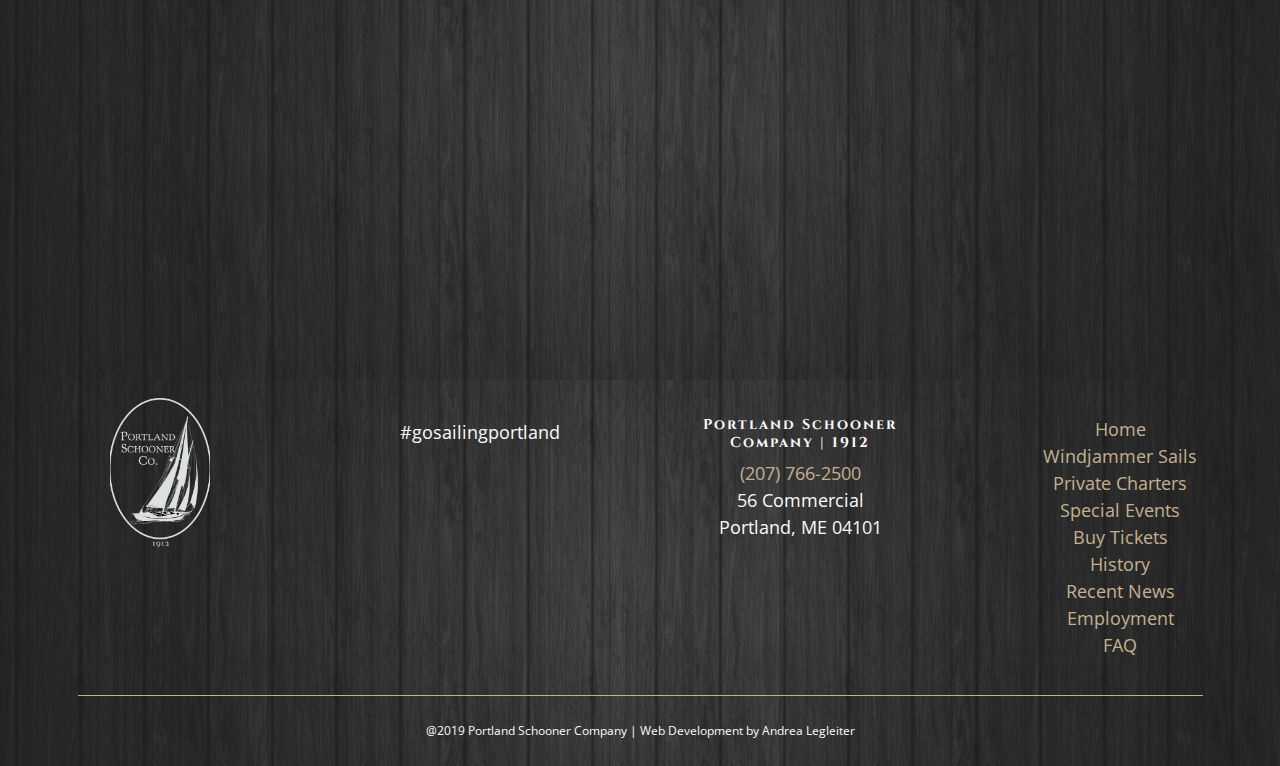
==== commit b7f34f93: "Update to nav and add smooth scroll" ====
--- a/index.html
+++ b/index.html
@@ -43,8 +43,8 @@
                 <li class="nav-item"> <a class="nav-link" href="index.html">Home</a> </li>
                   <li class="nav-item dropdown"> <a class="nav-link dropdown-toggle" href="#" id="navbarDropdownPortfolio" data-toggle="dropdown" aria-haspopup="true" aria-expanded="false"> Sails </a>
                       <div class="dropdown-menu dropdown-menu-right" aria-labelledby="navbarDropdownSails"> 
-                        <a class="dropdown-item" href="sails.html">Special Events</a> 
-                        <a class="dropdown-item" href="sails.html#windjammer">Two-Hour Windjammer</a> 
+                        <a class="dropdown-item" href="sails.html#events">Upcoming Events</a> 
+                        <a class="dropdown-item" href="sails.html#windjammer">Classic Windjammer</a> 
                         <a class="dropdown-item" href="sails.html#charters">Private Charters</a>
                       <div class="dropdown-divider"></div>
                       <a class="dropdown-item" href="faq.html">FAQ</a>
@@ -53,10 +53,11 @@
                   </li>
                 <li class="nav-item"> <a class="nav-link" href="tickets.html">Tickets</a> </li>
                 <li class="nav-item"> <a class="nav-link" href="history.html">History</a> </li>
+                <li class="nav-item"><a class="nav-link" href="blog.html">Recent News</a></li>
                 <li class="nav-item dropdown"> <a class="nav-link dropdown-toggle" href="#" id="navbarDropdown" role="button" data-toggle="dropdown" aria-haspopup="true" aria-expanded="false"> About </a>
                   <div class="dropdown-menu dropdown-menu-right" aria-labelledby="navbarDropdownContact"> 
                     <a class="dropdown-item" href="contact.html">Contact</a> 
-                    <a class="dropdown-item" href="blog.html">Blog</a>
+                    <a class="dropdown-item" href="index.html#location">Find Us</a>
                     <a class="dropdown-item" href="employment.html">Employment</a>
                     </div>
                 </li>
@@ -295,7 +296,7 @@
               <li class=""> <a class="" href="sails.html">Special Events</a> </li>
               <li class=""> <a class="" href="tickets.html">Buy Tickets</a> </li>
               <li class=""> <a class="" href="history.html">History</a> </li>
-              <li class=""> <a class="" href="blog.html">News</a> </li>
+              <li class=""> <a class="" href="blog.html">Recent News</a> </li>
               <li class=""> <a class="" href="employment.html">Employment</a> </li>
               <li class=""> <a class="" href="faq.html">FAQ</a> </li>
             </ul>
@@ -316,6 +317,7 @@
 <script src="https://code.jquery.com/jquery-3.3.1.min.js" integrity="sha256-FgpCb/KJQlLNfOu91ta32o/NMZxltwRo8QtmkMRdAu8=" crossorigin="anonymous"></script>
 <script src="https://cdnjs.cloudflare.com/ajax/libs/popper.js/1.14.7/umd/popper.min.js" integrity="sha384-UO2eT0CpHqdSJQ6hJty5KVphtPhzWj9WO1clHTMGa3JDZwrnQq4sF86dIHNDz0W1" crossorigin="anonymous"></script>
 <script src="https://stackpath.bootstrapcdn.com/bootstrap/4.3.1/js/bootstrap.min.js" integrity="sha384-JjSmVgyd0p3pXB1rRibZUAYoIIy6OrQ6VrjIEaFf/nJGzIxFDsf4x0xIM+B07jRM" crossorigin="anonymous"></script>
+<script src="js/smooth-scroll.js"></script>
 <script src="js/custom.js"></script>
 </body>
 </html>
